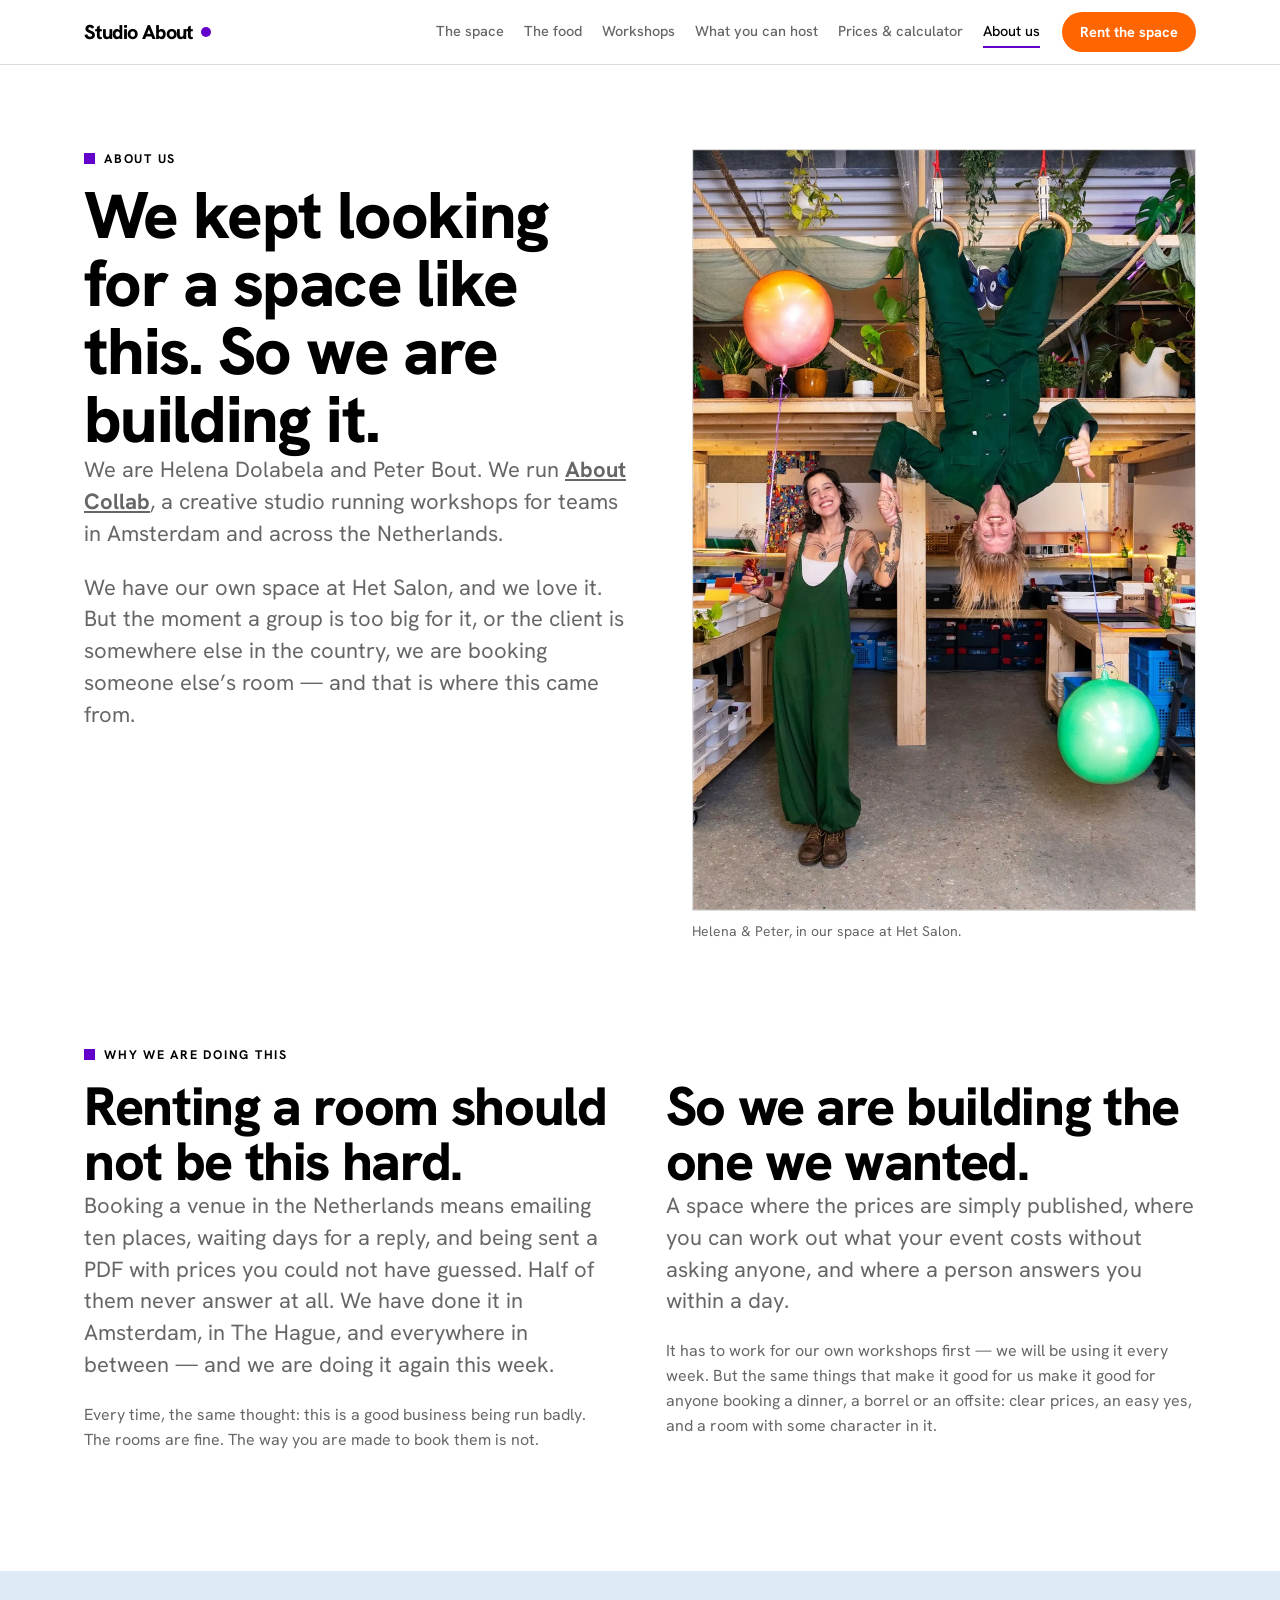
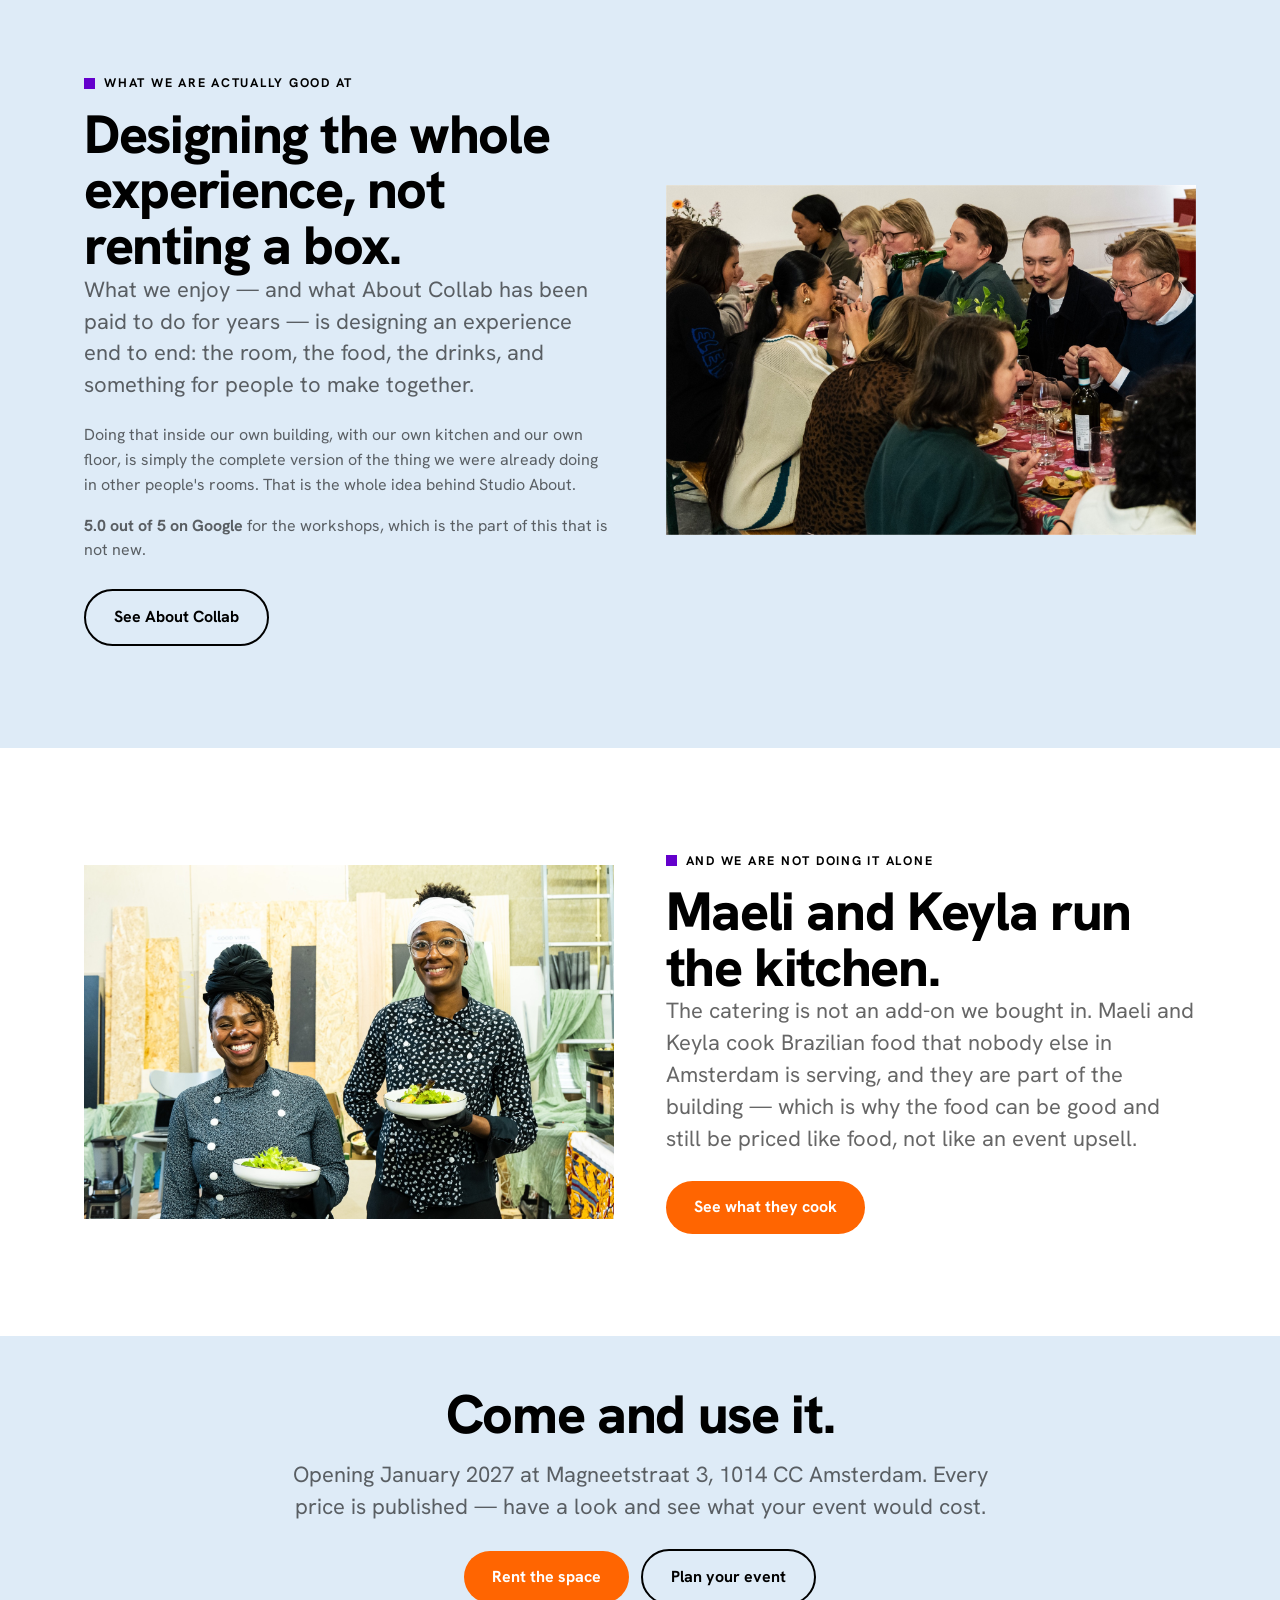
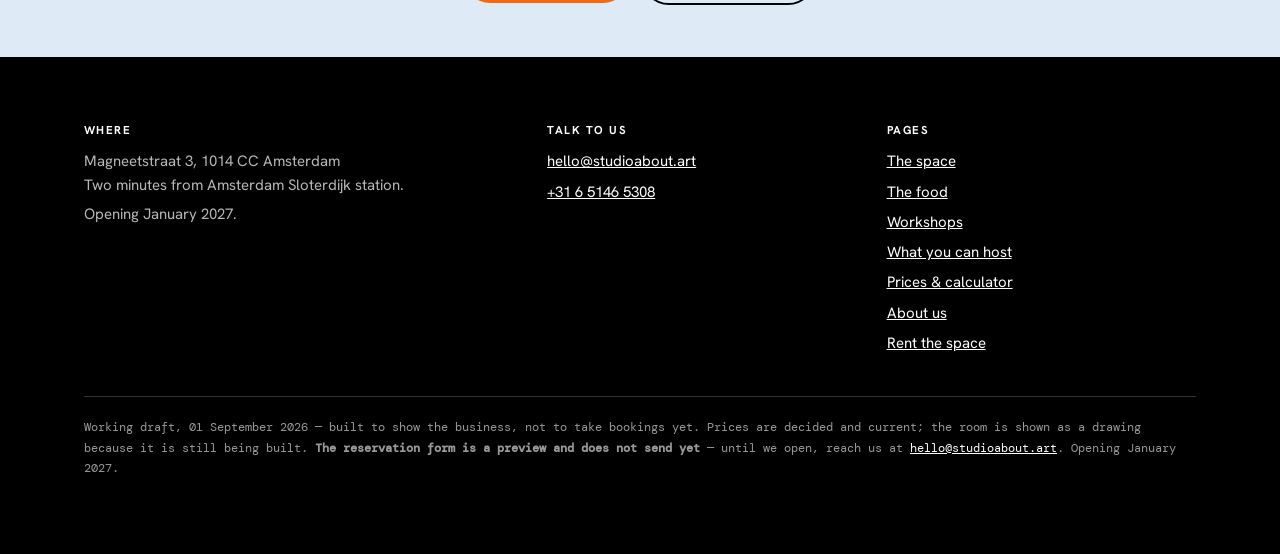
==== about.html @ c73c509d "Event space site — 2026-09-01 10:51" ====
<!doctype html>
<html lang="en"><head>
<meta charset="utf-8">
<meta name="viewport" content="width=device-width,initial-scale=1">
<meta name="robots" content="noindex,nofollow">
<title>About us — Studio About</title>
<meta name="description" content="Helena Dolabela and Peter Bout run About Collab. After years of renting venues across the Netherlands for their own workshops, they are building the event space they kept looking for.">
<link rel="preconnect" href="https://fonts.googleapis.com">
<link rel="preconnect" href="https://fonts.gstatic.com" crossorigin>
<link href="https://fonts.googleapis.com/css2?family=Hanken+Grotesk:wght@300;400;500;600;700;800&family=DM+Mono:wght@400;500&display=swap" rel="stylesheet">
<link rel="stylesheet" href="assets/site.css">
</head><body>
<nav class="nav"><div class="nav-in">
  <a class="brand" href="index.html">Studio About</a>
  <div class="nav-links"><a href="index.html">The space</a><a href="food.html">The food</a><a href="workshops.html">Workshops</a><a href="use-cases.html">What you can host</a><a href="prices.html">Prices &amp; calculator</a><a href="about.html" aria-current="page">About us</a></div>
  <a class="cta" href="rent.html">Rent the space</a>
</div></nav>

<header class="hero">
  <div class="wrap">
    <div class="hero-grid founders">
      <div>
        <p class="eyebrow">About us</p>
        <h1>We kept looking for a space like this. So we are <em>building it</em>.</h1>
        <p class="lede">We are Helena Dolabela and Peter Bout. We run
           <a href="https://aboutcollab.com" target="_blank" rel="noopener"><b>About Collab</b></a>,
           a creative studio running workshops for teams in Amsterdam and across the
           Netherlands.</p>
        <p class="lede">We have our own space at Het Salon, and we love it. But the moment a
           group is too big for it, or the client is somewhere else in the country, we are
           booking someone else&rsquo;s room — and that is where this came from.</p>
      </div>
      <figure class="portrait">
        <img src="assets/team/helena-peter.jpg" width="924" height="1400"
          alt="Helena holding a balloon and Peter hanging upside down from gymnastic rings, in our workshop space at Het Salon">
        <figcaption>Helena &amp; Peter, in our space at Het Salon.</figcaption>
      </figure>
    </div>
  </div>
</header>

<section><div class="wrap">
  <p class="eyebrow">Why we are doing this</p>
  <div class="grid g2" style="gap:clamp(24px,4vw,60px);align-items:start">
    <div>
      <h2>Renting a room should not be this hard.</h2>
      <p class="lede">Booking a venue in the Netherlands means emailing ten places, waiting
         days for a reply, and being sent a PDF with prices you could not have guessed. Half of
         them never answer at all. We have done it in Amsterdam, in The Hague, and everywhere
         in between — and we are doing it again this week.</p>
      <p style="font-size:16px;color:var(--ink-60)">Every time, the same thought: this is a good
         business being run badly. The rooms are fine. The way you are made to book them is not.</p>
    </div>
    <div>
      <h2>So we are building the one we wanted.</h2>
      <p class="lede">A space where the prices are simply published, where you can work out what
         your event costs without asking anyone, and where a person answers you within a day.</p>
      <p style="font-size:16px;color:var(--ink-60)">It has to work for our own workshops first —
         we will be using it every week. But the same things that make it good for us make it
         good for anyone booking a dinner, a borrel or an offsite: clear prices, an easy yes,
         and a room with some character in it.</p>
    </div>
  </div>
</div></section>

<section class="dark"><div class="wrap">
  <div class="grid g2" style="align-items:center;gap:clamp(24px,4vw,56px)">
    <div>
      <p class="eyebrow">What we are actually good at</p>
      <h2>Designing the whole experience, not renting a box.</h2>
      <p class="lede">What we enjoy — and what About Collab has been paid to do for years — is
         designing an experience end to end: the room, the food, the drinks, and something for
         people to make together.</p>
      <p style="font-size:16px;color:var(--ink-60)">Doing that inside our own building, with our
         own kitchen and our own floor, is simply the complete version of the thing we were
         already doing in other people's rooms. That is the whole idea behind Studio About.</p>
      <p style="font-size:16px;color:var(--ink-60)"><b>5.0 out of 5 on Google</b> for the
         workshops, which is the part of this that is not new.</p>
      <div class="btn-row">
        <a class="btn ghost" href="https://aboutcollab.com" target="_blank" rel="noopener">
          See About Collab</a>
      </div>
    </div>
    <div><img src="assets/food/guests-feasting.jpg"
      alt="Guests eating together at one of our events"></div>
  </div>
</div></section>

<section><div class="wrap">
  <div class="grid g2" style="align-items:center;gap:clamp(24px,4vw,56px)">
    <div><img src="assets/food/maeli-keyla-salads.jpg" alt="Maeli and Keyla, the chefs"></div>
    <div>
      <p class="eyebrow">And we are not doing it alone</p>
      <h2>Maeli and Keyla run the kitchen.</h2>
      <p class="lede">The catering is not an add-on we bought in. Maeli and Keyla cook Brazilian
         food that nobody else in Amsterdam is serving, and they are part of the building —
         which is why the food can be good and still be priced like food, not like an event
         upsell.</p>
      <div class="btn-row"><a class="btn" href="food.html">See what they cook</a></div>
    </div>
  </div>
</div></section>

<section class="dark tight"><div class="wrap" style="text-align:center">
  <h2 style="max-width:22ch;margin:0 auto 16px">Come and use it.</h2>
  <p class="lede" style="margin:0 auto 26px">Opening January 2027 at Magneetstraat 3, 1014 CC Amsterdam.
     Every price is published — have a look and see what your event would cost.</p>
  <div class="btn-row" style="justify-content:center">
    <a class="btn" href="rent.html">Rent the space</a>
    <a class="btn ghost" href="prices.html#calc">Plan your event</a>
  </div>
</div></section>


<footer><div class="wrap">
  <div class="foot-grid">
    <div>
      <h4>Where</h4>
      <p style="margin:0 0 6px">Magneetstraat 3, 1014 CC Amsterdam<br>Two minutes from Amsterdam Sloterdijk station.</p>
      <p style="margin:0">Opening January 2027.</p>
    </div>
    <div><h4>Talk to us</h4><ul>
      <li><a href="mailto:hello@studioabout.art">hello@studioabout.art</a></li>
      <li><a href="tel:+31651465308">+31 6 5146 5308</a></li>
    </ul></div>
    <div><h4>Pages</h4><ul>
      <li><a href="index.html">The space</a></li><li><a href="food.html">The food</a></li><li><a href="workshops.html">Workshops</a></li><li><a href="use-cases.html">What you can host</a></li><li><a href="prices.html">Prices &amp; calculator</a></li><li><a href="about.html">About us</a></li><li><a href="rent.html">Rent the space</a></li>
    </ul></div>
  </div>
  <p class="draft">Working draft, 01 September 2026 —
     built to show the business, not to take bookings yet. Prices are decided and current;
     the room is shown as a drawing because it is still being built. <b>The reservation form
     is a preview and does not send yet</b> — until we open, reach us at
     <a href="mailto:hello@studioabout.art">hello@studioabout.art</a>. Opening January 2027.</p>
</div></footer>
<script>window.SA_DATA={"bands": [{"key": "B1", "label": "up to 50 m²", "m2_lo": 1, "m2_hi": 50, "price": 50.0, "cleaning": 25.0, "workshop": [1, 20], "dinner": [1, 28], "standing": [1, 40], "theatre": [1, 66]}, {"key": "B2", "label": "51–100 m²", "m2_lo": 51, "m2_hi": 100, "price": 75.0, "cleaning": 50.0, "workshop": [21, 41], "dinner": [29, 57], "standing": [41, 80], "theatre": [67, 120]}, {"key": "B3", "label": "101–150 m²", "m2_lo": 101, "m2_hi": 150, "price": 95.0, "cleaning": 75.0, "workshop": [42, 62], "dinner": [58, 85], "standing": [81, 120], "theatre": null}], "food": [{"key": "lunch_simple", "label": "Simple Lunch — one main delicious dish", "group": "any", "pp": 20.0, "status": "DECIDED", "per_hour": false, "btw": 0.09}, {"key": "lunch_buffet_full", "label": "Buffet Lunch — main + dessert", "group": "12+", "pp": 24.5, "status": "DECIDED", "per_hour": false, "btw": 0.09}, {"key": "lunch_plated", "label": "Plated Lunch — main + dessert, served at table", "group": "≤16", "pp": 27.5, "status": "DECIDED", "per_hour": false, "btw": 0.09}, {"key": "dinner_2course", "label": "Plated Dinner — 2 courses, served", "group": "≤15", "pp": 30.0, "status": "DERIVED", "per_hour": false, "btw": 0.09}, {"key": "dinner_plated", "label": "Plated Dinner — 3 courses, served", "group": "≤15", "pp": 34.5, "status": "DECIDED", "per_hour": false, "btw": 0.09}, {"key": "dinner_buffet", "label": "Buffet Dinner — walk-in, chef-served, with dessert", "group": "16+", "pp": 29.5, "status": "DECIDED", "per_hour": false, "btw": 0.09}, {"key": "churrasco", "label": "Churrasco — full Brazilian BBQ experience + dessert, lunch or dinner", "group": "15+", "pp": 47.5, "status": "DECIDED", "per_hour": false, "btw": 0.09}, {"key": "bites", "label": "Brazilian Bites — custom offer per event", "group": "any", "pp": 0.0, "status": "DECIDED range", "per_hour": false, "btw": 0.09}, {"key": "borrel_soft", "label": "Borrel — drinks + bites, pp per HOUR, no alcohol", "group": "any", "pp": 7.5, "status": "DECIDED", "per_hour": true, "btw": 0.09}, {"key": "borrel_alc", "label": "Borrel — drinks + bites, pp per HOUR, with alcohol", "group": "any", "pp": 10.0, "status": "DECIDED", "per_hour": true, "btw": 0.09}, {"key": "dessert_round", "label": "Sweet finish — a delicious dessert everyone will like", "group": "any", "pp": 4.5, "status": "DECIDED", "per_hour": false, "btw": 0.09}], "drinks": [{"key": "p1", "label": "Package 1 — coffee, tea, still + sparkling water", "pph": 1.75, "status": "DECIDED", "btw": 0.09}, {"key": "p2", "label": "Package 2 — + iced tea, sodas, juices", "pph": 2.5, "status": "DECIDED", "btw": 0.09}, {"key": "p3", "label": "Package 3 — + wine & beer", "pph": 6.0, "status": "DECIDED", "btw": 0.21}, {"key": "p4", "label": "Package 4 — + premium cocktails", "pph": 9.0, "status": "DECIDED", "btw": 0.21}], "addons": [{"key": "sound", "label": "Sound set — 2 speakers + wireless mic", "price": 45.0, "btw": 0.21}, {"key": "lights", "label": "Party light package (incl. black lights)", "price": 60.0, "btw": 0.21}, {"key": "djbooth", "label": "DJ booth table", "price": 40.0, "btw": 0.21}, {"key": "flipchart", "label": "Flipchart + markers", "price": 15.0, "btw": 0.21}], "max_people": 120, "floor_m2": 150, "night_pct": 0.15, "night_from": 20, "night_until": 4, "drinks_min_hours": 2, "borg": 150.0, "kurkgeld": 150.0, "hetsalon_room_discount": 0.3, "hetsalon_food_discount": 0.2, "bites_lo": 7.0, "bites_hi": 12.0, "bites_pieces": 6, "small_group_min": 15, "small_group_surcharge": 2.0, "projector_included": true, "btw": {"food": 0.09, "alcohol": 0.21, "service": 0.21}, "overtime_same_rate": true, "_model_billable_extra": 2};</script>
<script src="assets/calc.js"></script>
</body></html>
---- assets/site.css ----
:root{
  --purple:#6400cc; --purple-dk:#4d00a0;
  --green:#019999;
  --action:#ff6501; --action-dk:#e55a01;
  --ice:#deebf7; --ice-dp:#c9dff2;
  --ink:#000; --paper:#fff;
  --ink-60:rgba(0,0,0,.60); --ink-45:rgba(0,0,0,.45);
  --rule:rgba(0,0,0,.14);
  --onP:#fff; --onP-70:rgba(255,255,255,.74);
  --sans:'Hanken Grotesk',ui-sans-serif,system-ui,-apple-system,sans-serif;
  --mono:'DM Mono',ui-monospace,'SF Mono',Menlo,monospace;
  --pad:clamp(20px,5vw,64px); --maxw:1240px;
}
*{box-sizing:border-box}
[hidden]{display:none!important}
/* Grid and flex children default to min-width:auto and refuse to shrink below their
   content, which is how a wide table pushes a phone sideways. Anything that genuinely
   needs to scroll does it inside its own .tablewrap. */
.grid>*,.hero-grid>*,.calc-grid>*,.foot-grid>*,.promise .wrap>*,.row>*{min-width:0}
html{-webkit-text-size-adjust:100%}
body{margin:0;background:var(--paper);color:var(--ink);font-family:var(--sans);
     font-size:17px;line-height:1.55;overflow-x:hidden;font-weight:400}
img{max-width:100%;display:block}
a{color:inherit}
:focus-visible{outline:3px solid var(--action);outline-offset:2px}
@media (prefers-reduced-motion:reduce){*{animation:none!important;transition:none!important}}

.wrap{max-width:var(--maxw);margin:0 auto;padding-inline:var(--pad)}
/* .dark is a legacy class name from the first pass — it now means "the soft fill
   band", because Helena found the dark version unpleasant to look at. */
.dark{background:var(--ice);color:var(--ink)}

h1,h2,h3{font-family:var(--sans);font-weight:800;letter-spacing:-.025em;line-height:1.03;
         margin:0;overflow-wrap:break-word}
h1{font-size:clamp(36px,7vw,84px)}
h2{font-size:clamp(28px,4.4vw,54px)}
h3{font-size:clamp(19px,2vw,25px);font-weight:700;letter-spacing:-.015em}
p{margin:0 0 1em}
.lede{font-size:clamp(18px,2vw,22px);line-height:1.45;color:var(--ink-60);max-width:62ch;
      font-weight:400}

/* the eyebrow names the section's role. Text stays black; a filled square carries
   the colour, which is the brand's own geometric vocabulary. */
.eyebrow{font-size:12.5px;letter-spacing:.14em;text-transform:uppercase;font-weight:700;
         color:var(--ink);margin:0 0 14px;display:flex;align-items:center;gap:9px}
.eyebrow::before{content:'';width:11px;height:11px;background:var(--purple);flex:0 0 auto}
.promise .eyebrow,.onP .eyebrow{color:var(--onP)}
.promise .eyebrow::before,.onP .eyebrow::before{background:var(--onP)}

section{padding-block:clamp(56px,8vw,110px)}
.tight{padding-block:clamp(34px,4vw,58px)}

/* ---------- nav ---------- */
.nav{position:sticky;top:0;z-index:60;background:rgba(255,255,255,.95);
     backdrop-filter:blur(10px);border-bottom:1px solid var(--rule)}
.nav-in{max-width:var(--maxw);margin:0 auto;padding:12px var(--pad);
        display:flex;align-items:center;gap:22px}
.brand{font-weight:800;font-size:20px;color:var(--ink);text-decoration:none;
       letter-spacing:-.03em;white-space:nowrap;display:flex;align-items:center;gap:8px}
.brand::after{content:'';width:10px;height:10px;border-radius:50%;background:var(--purple)}
.nav-links{display:flex;gap:20px;margin-left:auto;flex-wrap:wrap}
.nav-links a{font-size:14.5px;color:var(--ink-60);text-decoration:none;padding:4px 0;
             border-bottom:2px solid transparent;font-weight:500}
.nav-links a:hover,.nav-links a[aria-current]{color:var(--ink);border-bottom-color:var(--purple)}
.nav .cta{background:var(--action);color:#fff;padding:9px 18px;border-radius:999px;
          font-weight:700;font-size:14.5px;text-decoration:none;white-space:nowrap}
.nav .cta:hover{background:var(--action-dk)}
@media(max-width:880px){.nav-links{display:none}}

/* ---------- hero ---------- */
.hero{background:var(--paper);color:var(--ink);position:relative;
      padding-block:clamp(44px,6.5vw,84px) 0}
.hero h1{max-width:17ch;font-size:clamp(33px,5.6vw,66px)}
.hero h1 em{font-style:normal}          /* text is black or white — never coloured */
.hero-grid{display:grid;grid-template-columns:1.05fr .95fr;gap:clamp(28px,4vw,60px);align-items:end}
@media(max-width:900px){.hero-grid{grid-template-columns:1fr}}
.hero-img{margin-top:clamp(30px,4vw,52px);border-top:3px solid var(--purple);background:var(--ice)}
.hero-img img{width:100%;height:auto}
.hero-cap{font-size:13px;color:var(--ink-60);padding:12px 0 22px;
          display:flex;gap:9px;align-items:baseline;flex-wrap:wrap}
.hero-cap b{color:var(--ink);font-weight:700}

/* the price line is a square content frame — square holds content, round holds actions */
/* One item per row. When these wrapped as a flex line, "Unique Brazilian catering" and
   "Up to 120 people" landed side by side and the capacity read as a property of the
   catering rather than of the space. A spec list cannot be misread. */
.priceline{font-family:var(--mono);font-size:15px;color:var(--ink);
           border:2px solid var(--ink);padding:14px 16px;
           display:grid;grid-template-columns:1fr;gap:7px;margin-top:8px}
.priceline b{font-weight:500}

.btn{display:inline-block;background:var(--action);color:#fff;font-weight:700;font-size:16px;
     padding:14px 28px;border-radius:999px;text-decoration:none;border:0;cursor:pointer;
     font-family:var(--sans)}
.btn:hover{background:var(--action-dk)}
.btn.ghost{background:transparent;border:2px solid var(--ink);color:var(--ink)}
.btn.ghost:hover{background:var(--ink);color:#fff}
.btn-row{display:flex;gap:12px;flex-wrap:wrap;margin-top:26px;align-items:center}

/* ---------- the promise: Purple Rain, white text ---------- */
.promise{background:var(--purple);color:var(--onP)}
.promise h3{color:var(--onP)}
.promise .wrap{display:grid;grid-template-columns:repeat(3,1fr);gap:clamp(18px,3vw,46px)}
@media(max-width:820px){.promise .wrap{grid-template-columns:1fr;gap:26px}}
.promise-item{padding-block:clamp(26px,3.4vw,46px)}
.promise-item h3{font-size:clamp(19px,2vw,24px);margin-bottom:8px}
.promise-item p{margin:0;font-size:15.5px;line-height:1.45;color:var(--onP-70)}
.promise-num{font-family:var(--mono);font-size:12px;letter-spacing:.14em;
             color:var(--onP-70);display:block;margin-bottom:12px}

/* ---------- cards / grid: square frames ---------- */
.grid{display:grid;gap:clamp(14px,2vw,22px)}
.g2{grid-template-columns:repeat(2,1fr)}
.g3{grid-template-columns:repeat(3,1fr)}
.g4{grid-template-columns:repeat(4,1fr)}
@media(max-width:980px){.g3,.g4{grid-template-columns:repeat(2,1fr)}}
@media(max-width:640px){.g2,.g3,.g4{grid-template-columns:1fr}}
.grid img{border-radius:0}

.card{background:var(--paper);border:1px solid var(--rule);border-radius:0;padding:24px;
      border-top:3px solid var(--purple)}
.card h3{margin-bottom:8px}
.card p{font-size:15.5px;color:var(--ink-60);margin:0}
.dark .card{background:var(--paper)}

/* ---------- tables ---------- */
.tablewrap{overflow-x:auto;-webkit-overflow-scrolling:touch;border:1px solid var(--rule);
           border-radius:0;background:var(--paper)}
table{border-collapse:collapse;width:100%;min-width:560px;font-size:15px}
th,td{text-align:left;padding:13px 16px;border-bottom:1px solid var(--rule)}
th{font-size:11.5px;letter-spacing:.1em;text-transform:uppercase;color:var(--ink-45);
   font-weight:700;white-space:nowrap;background:var(--ice)}
tr:last-child td{border-bottom:0}
td.num,th.num{text-align:right;font-family:var(--mono);white-space:nowrap}
td.price{font-family:var(--mono);font-weight:500;color:var(--ink);white-space:nowrap}
.swipe{font-size:12px;color:var(--ink-45);margin-top:8px;display:none}
@media(max-width:720px){.swipe{display:block}}

/* ---------- setup switcher ---------- */
.setups{margin-top:26px}
.setup-btns{display:flex;gap:8px;flex-wrap:wrap;margin-bottom:14px}
.setup-btns button{font-family:var(--sans);font-size:14px;font-weight:600;
  background:transparent;border:2px solid var(--rule);color:var(--ink-60);
  padding:9px 18px;border-radius:999px;cursor:pointer}
.setup-btns button[aria-pressed="true"]{background:var(--purple);border-color:var(--purple);color:#fff}
.setup-stage{border:1px solid var(--rule);overflow:hidden;background:var(--ice)}
.setup-stage img{width:100%;height:auto;display:block}
/* height:auto is load-bearing. The <img> carries width/height ATTRIBUTES (good — they
   reserve space and stop layout shift), but without height:auto the browser honours the
   attribute as the used height and stretches the picture to it. When the renders went from
   820px to 600px tall the images were blown up to 820 and looked zoomed (1 Sep). */
.setup-meta{font-size:14px;color:var(--ink-60);margin-top:10px}

/* ---------- FAQ ---------- */
details.faq{border-bottom:1px solid var(--rule);padding:16px 0}
details.faq summary{cursor:pointer;font-weight:700;font-size:17px;list-style:none;
                    display:flex;gap:14px;align-items:flex-start}
details.faq summary::-webkit-details-marker{display:none}
details.faq summary::before{content:'';width:13px;height:13px;background:var(--purple);
                            flex:0 0 auto;margin-top:6px}
details.faq[open] summary::before{background:var(--green)}
details.faq p{margin:12px 0 0 27px;color:var(--ink-60);font-size:15.5px;max-width:70ch}

/* ---------- footer: black is in the palette, with the reversed logo ---------- */
footer{background:var(--ink);color:rgba(255,255,255,.72);font-size:15px}
footer a{color:#fff}
footer .wrap{padding-block:clamp(40px,5vw,64px)}
.foot-grid{display:grid;grid-template-columns:1.4fr 1fr 1fr;gap:30px}
@media(max-width:760px){.foot-grid{grid-template-columns:1fr}}
.foot-grid h4{font-size:11.5px;letter-spacing:.13em;text-transform:uppercase;
              color:#fff;margin:0 0 12px;font-weight:700}
.foot-grid ul{list-style:none;margin:0;padding:0}
.foot-grid li{margin-bottom:7px}
.draft{border-top:1px solid rgba(255,255,255,.2);margin-top:34px;padding-top:20px;
       font-family:var(--mono);font-size:12px;line-height:1.7;color:rgba(255,255,255,.6)}

/* ============================================================================
   THE CALCULATOR — the signature. Choices on a white square panel, the running
   receipt on Purple Rain. Helena found the first version too dark; the brand's
   own primary carries it instead of near-black.
   ========================================================================== */
.calc{background:var(--ice);border-top:1px solid var(--rule);border-bottom:1px solid var(--rule)}
.calc-grid{display:grid;grid-template-columns:1.15fr .85fr;gap:clamp(20px,3vw,40px);align-items:start}
@media(max-width:960px){.calc-grid{grid-template-columns:1fr}}

.panel{background:var(--paper);border:1px solid var(--rule);padding:clamp(18px,2.4vw,30px)}
.fieldset{border:0;padding:0;margin:0 0 26px}
.fieldset:last-child{margin-bottom:0}
/* the step number sits in a filled square — round is for actions only */
.legend{font-size:12px;letter-spacing:.13em;text-transform:uppercase;font-weight:700;
        color:var(--ink);margin-bottom:13px;display:flex;align-items:center;gap:10px}
.legend b{font-weight:700}
.legend::first-letter{font-weight:700}
.stepnum{display:inline-flex;align-items:center;justify-content:center;width:22px;height:22px;
         background:var(--purple);color:#fff;font-size:12px;font-weight:700;flex:0 0 auto;
         letter-spacing:0}

.seg{display:flex;border:2px solid var(--ink);border-radius:999px;overflow:hidden;
     width:fit-content;max-width:100%;flex-wrap:wrap}
.seg button{font-family:var(--sans);font-size:14.5px;font-weight:600;background:var(--paper);
            border:0;padding:10px 22px;cursor:pointer;color:var(--ink-60)}
.seg button[aria-pressed="true"]{background:var(--ink);color:#fff}

.row{display:flex;gap:12px;flex-wrap:wrap;align-items:flex-end}
.field{display:flex;flex-direction:column;gap:6px;min-width:0;flex:1 1 130px}
.field label{font-size:13px;color:var(--ink-60);font-weight:500}
input[type=date],input[type=time],input[type=number],select{
  font-family:var(--sans);font-size:16px;padding:11px 12px;border:1px solid var(--ink);
  border-radius:0;background:var(--paper);color:var(--ink);width:100%;min-width:0}
select{cursor:pointer}
input:focus,select:focus{outline:2px solid var(--purple);outline-offset:0}

.hint{font-size:13.5px;line-height:1.5;color:var(--ink-60);background:var(--ice);
      border-left:3px solid var(--purple);padding:12px 14px;margin-top:12px}
.hint b{color:var(--ink);font-weight:700}

.checks{display:grid;grid-template-columns:repeat(2,1fr);gap:9px}
@media(max-width:520px){.checks{grid-template-columns:1fr}}
.check{display:flex;gap:10px;align-items:flex-start;font-size:14.5px;padding:12px 13px;
       border:1px solid var(--rule);cursor:pointer;background:var(--paper)}
.check:has(input:checked){border-color:var(--purple);box-shadow:inset 0 0 0 1px var(--purple)}
.check input{margin:2px 0 0;accent-color:var(--purple);flex:0 0 auto}
.check .p{margin-left:auto;font-family:var(--mono);font-size:13px;color:var(--ink);white-space:nowrap}

/* ---- the receipt ---- */
.receipt{position:sticky;top:74px;background:var(--purple);color:var(--onP);
         padding:clamp(20px,2.4vw,28px);font-family:var(--mono)}
@media(max-width:960px){.receipt{position:static}}
.receipt h3{font-family:var(--sans);font-size:12px;letter-spacing:.14em;text-transform:uppercase;
            color:var(--onP);font-weight:700;margin-bottom:18px}
.r-line{display:flex;justify-content:space-between;gap:14px;font-size:13.5px;padding:8px 0;
        border-bottom:1px solid rgba(255,255,255,.22);align-items:baseline}
.r-line .l{color:var(--onP-70);min-width:0}
.r-line .l small{display:block;font-size:11px;color:rgba(255,255,255,.55);letter-spacing:.02em}
.r-line .v{white-space:nowrap;color:var(--onP)}
.r-total{display:block;margin-top:18px;padding-top:15px;border-top:2px solid var(--onP)}
.r-total .l{display:block;font-family:var(--sans);font-size:11.5px;letter-spacing:.13em;
            text-transform:uppercase;color:var(--onP-70);margin-bottom:8px;font-weight:700}
.r-total .v{display:block;font-family:var(--sans);font-size:clamp(30px,3.6vw,44px);
            font-weight:800;color:var(--onP);letter-spacing:-.03em;line-height:1.05}
.r-sub{display:flex;justify-content:space-between;gap:14px;font-size:12.5px;
       color:var(--onP-70);margin-top:9px}
.r-pp{color:var(--onP);font-weight:500}
.r-note{font-size:11.5px;line-height:1.6;color:var(--onP-70);margin-top:18px;
        padding-top:15px;border-top:1px solid rgba(255,255,255,.22)}
.r-empty{font-size:13px;color:var(--onP-70);line-height:1.6}
.receipt .btn{width:100%;text-align:center;margin-top:20px;font-family:var(--sans)}
.r-warn{font-size:12px;color:#fff;background:rgba(255,255,255,.16);
        padding:10px 12px;margin-top:12px;line-height:1.5;
        border-left:3px solid var(--action)}

/* Lush Green earns its one job: marking what costs nothing */
.free{color:var(--green);font-weight:700}

/* ---------- the reservation form ---------- */
textarea{font-family:var(--sans);font-size:16px;padding:11px 12px;border:1px solid var(--ink);
         border-radius:0;background:var(--paper);color:var(--ink);width:100%;min-width:0;
         resize:vertical;line-height:1.5}
textarea:focus{outline:2px solid var(--purple);outline-offset:0}

/* the sent state — a square content frame, a round mark, brand geometry */
.sent{text-align:center;padding:clamp(20px,4vw,44px) 8px}
.sent-mark{width:66px;height:66px;border-radius:50%;background:var(--green);margin:0 auto 22px;
           position:relative}
.sent-mark::after{content:'';position:absolute;left:22px;top:30px;width:22px;height:11px;
                  border-left:3.5px solid #fff;border-bottom:3.5px solid #fff;
                  transform:rotate(-45deg)}
.sent h3{font-size:clamp(22px,2.6vw,30px);margin-bottom:12px}
.sent p{color:var(--ink-60);font-size:16px;max-width:44ch;margin:0 auto 10px}
.sent p b{color:var(--ink)}
.sent-note{font-size:14px!important;color:var(--ink-45)!important}

/* ---------- hero additions: the use-case strip and the three outcomes ---------- */
/* The use cases are a LIST, not the phrase "all types of events" — a corporate scanning
   for three seconds needs to see "offsites, meetings" and know they are in the right
   place. Showing the coverage proves it; claiming it does not. */
.usecases{margin:20px 0 0;font-size:clamp(15px,1.55vw,18.5px);font-weight:600;
          color:var(--ink);line-height:1.55;max-width:none}
.outcomes{list-style:none;margin:clamp(30px,4vw,46px) 0 0;padding:0;display:grid;
          grid-template-columns:repeat(3,1fr);gap:clamp(14px,2vw,26px);
          border-top:1px solid var(--rule);padding-top:clamp(18px,2.4vw,26px)}
@media(max-width:760px){.outcomes{grid-template-columns:1fr;gap:16px}}
.outcomes li{display:flex;flex-direction:column;gap:3px;padding-left:20px;position:relative}
.outcomes li::before{content:'';position:absolute;left:0;top:7px;width:10px;height:10px;
                     background:var(--purple)}
.outcomes b{font-size:16px;font-weight:700}
.outcomes span{font-size:14.5px;color:var(--ink-60)}

/* ---------- the prove block ---------- */
.prove{background:var(--ice)}
.prove-card{background:var(--paper);border:1px solid var(--rule)}
.prove-card img{width:100%;aspect-ratio:4/3;object-fit:cover}
.prove-card h3{margin:18px 20px 8px}
.prove-card p{margin:0 20px 20px;font-size:15px;color:var(--ink-60)}

/* ---------- about: the portrait, and the slot that waits for it ---------- */
/* the photo is a tall portrait, so it sits in the hero's second column beside the story
   rather than running full-bleed and leaving half the row empty */
.founders{align-items:start;gap:clamp(26px,4vw,64px)}
.portrait{margin:0;max-width:520px}
@media(max-width:900px){.portrait{margin-top:26px}}
.portrait img{width:100%;height:auto;border:1px solid var(--rule)}
.portrait figcaption{font-size:14px;color:var(--ink-60);margin-top:10px}
/* A visible, deliberate gap — the same pattern the tenant page used for its address.
   Better an obvious hole than a stock photo of somebody else's founders. */
.slot{aspect-ratio:21/9;border:2px dashed var(--purple);background:var(--ice);
      display:flex;align-items:center;justify-content:center;text-align:center;padding:20px}
.slot span{font-family:var(--mono);font-size:13px;color:var(--purple);letter-spacing:.04em}
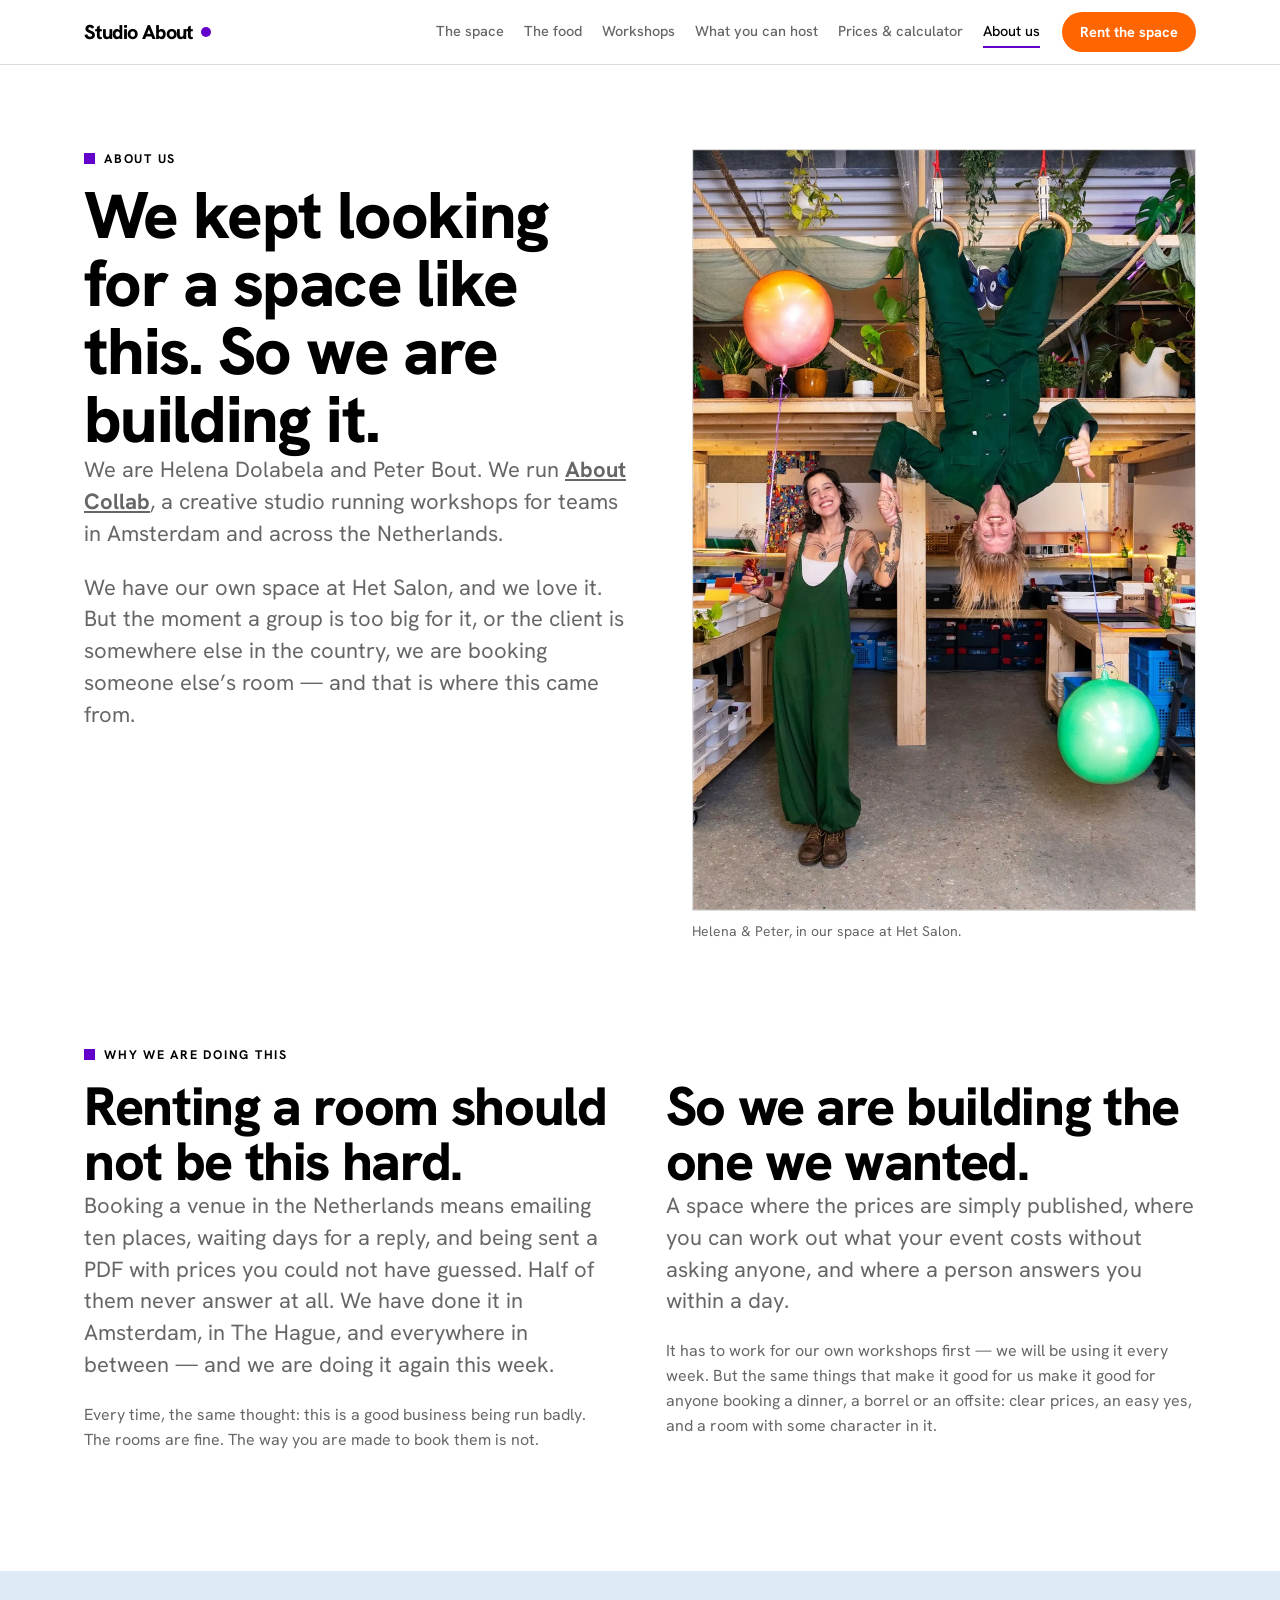
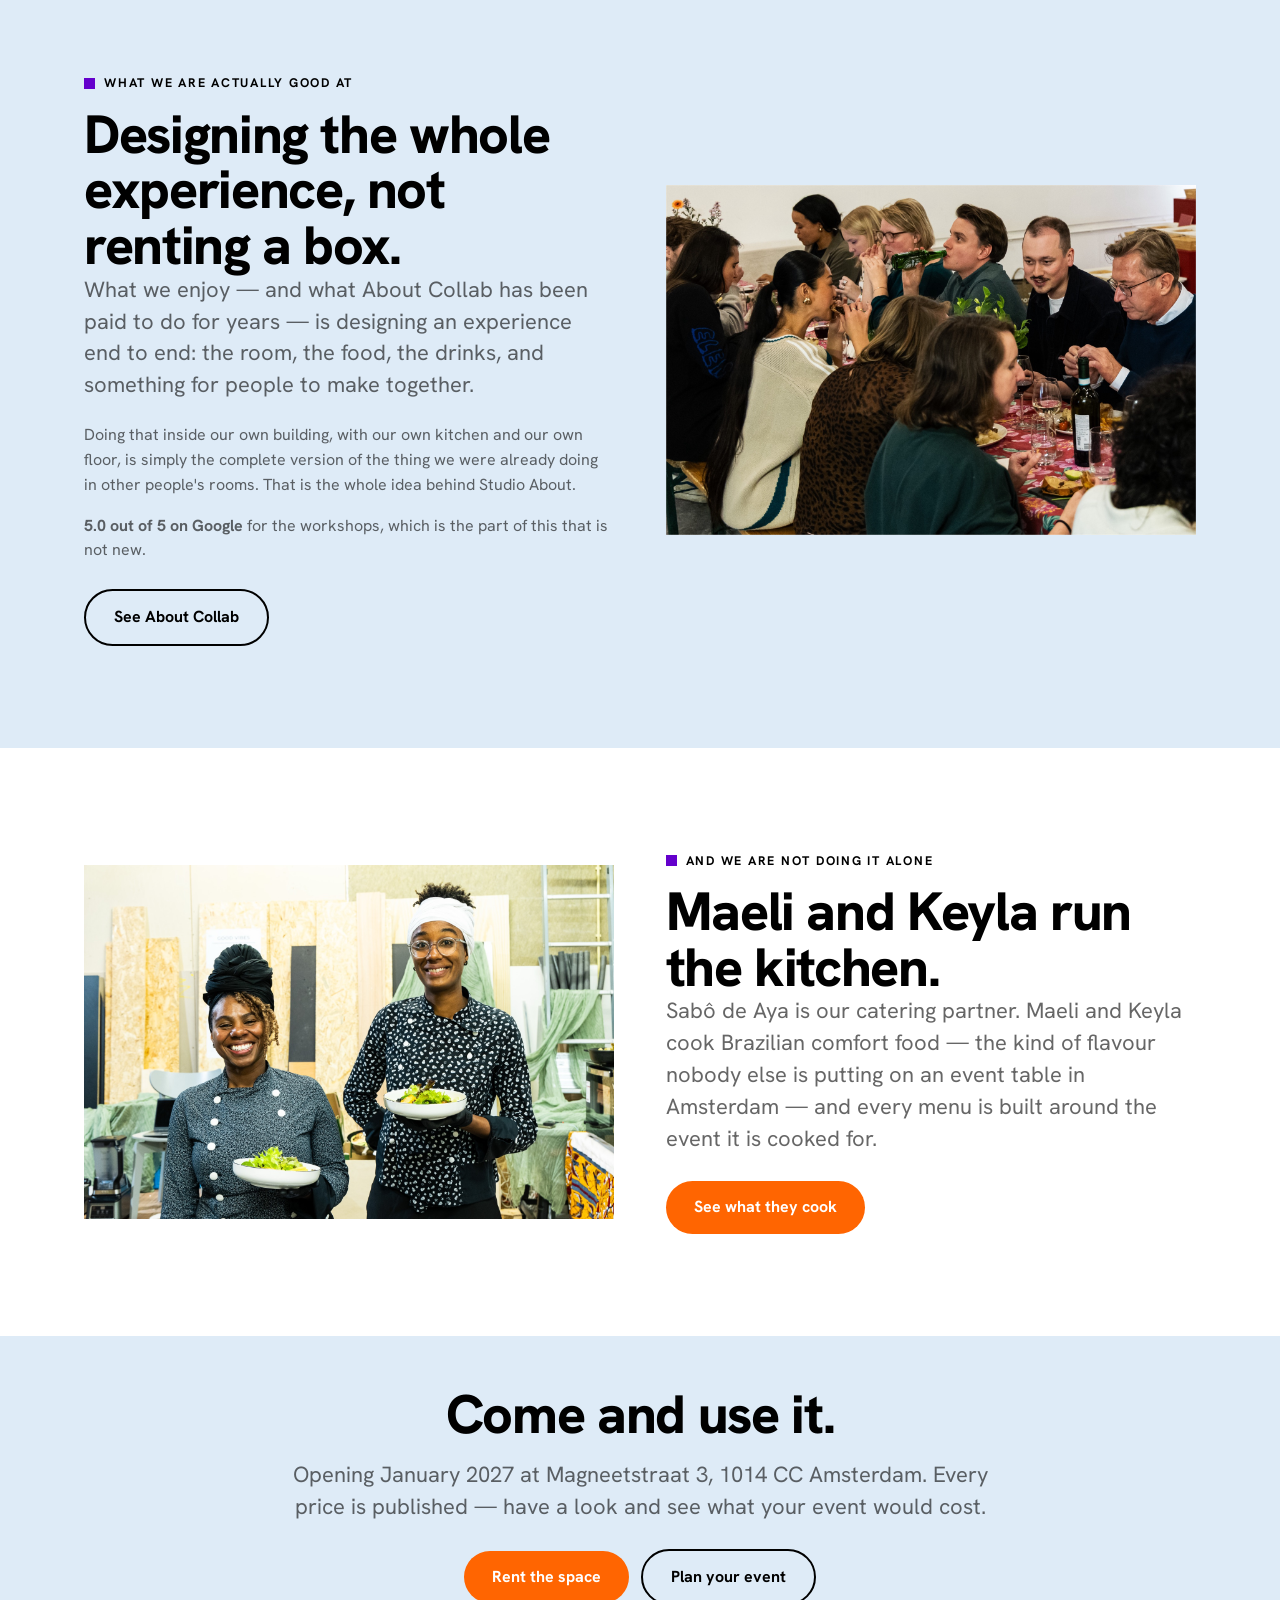
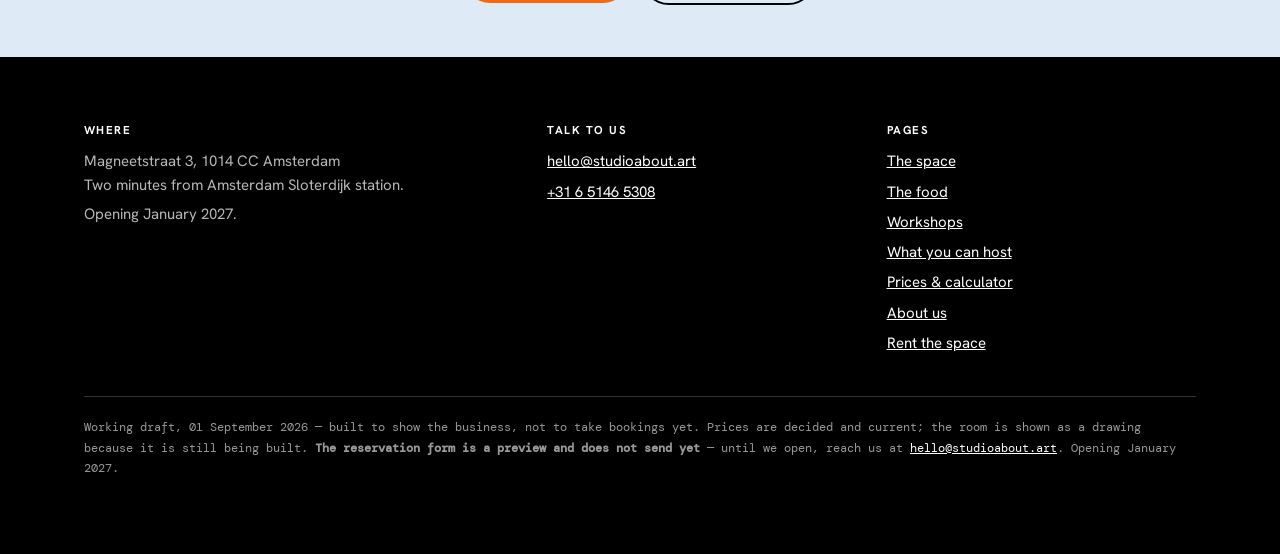
==== commit c4a09c5d: "Event space site — 2026-09-01 11:11" ====
--- a/about.html
+++ b/about.html
@@ -92,10 +92,9 @@
     <div>
       <p class="eyebrow">And we are not doing it alone</p>
       <h2>Maeli and Keyla run the kitchen.</h2>
-      <p class="lede">The catering is not an add-on we bought in. Maeli and Keyla cook Brazilian
-         food that nobody else in Amsterdam is serving, and they are part of the building —
-         which is why the food can be good and still be priced like food, not like an event
-         upsell.</p>
+      <p class="lede">Sab&ocirc; de Aya is our catering partner. Maeli and Keyla cook Brazilian
+         comfort food — the kind of flavour nobody else is putting on an event table in
+         Amsterdam — and every menu is built around the event it is cooked for.</p>
       <div class="btn-row"><a class="btn" href="food.html">See what they cook</a></div>
     </div>
   </div>
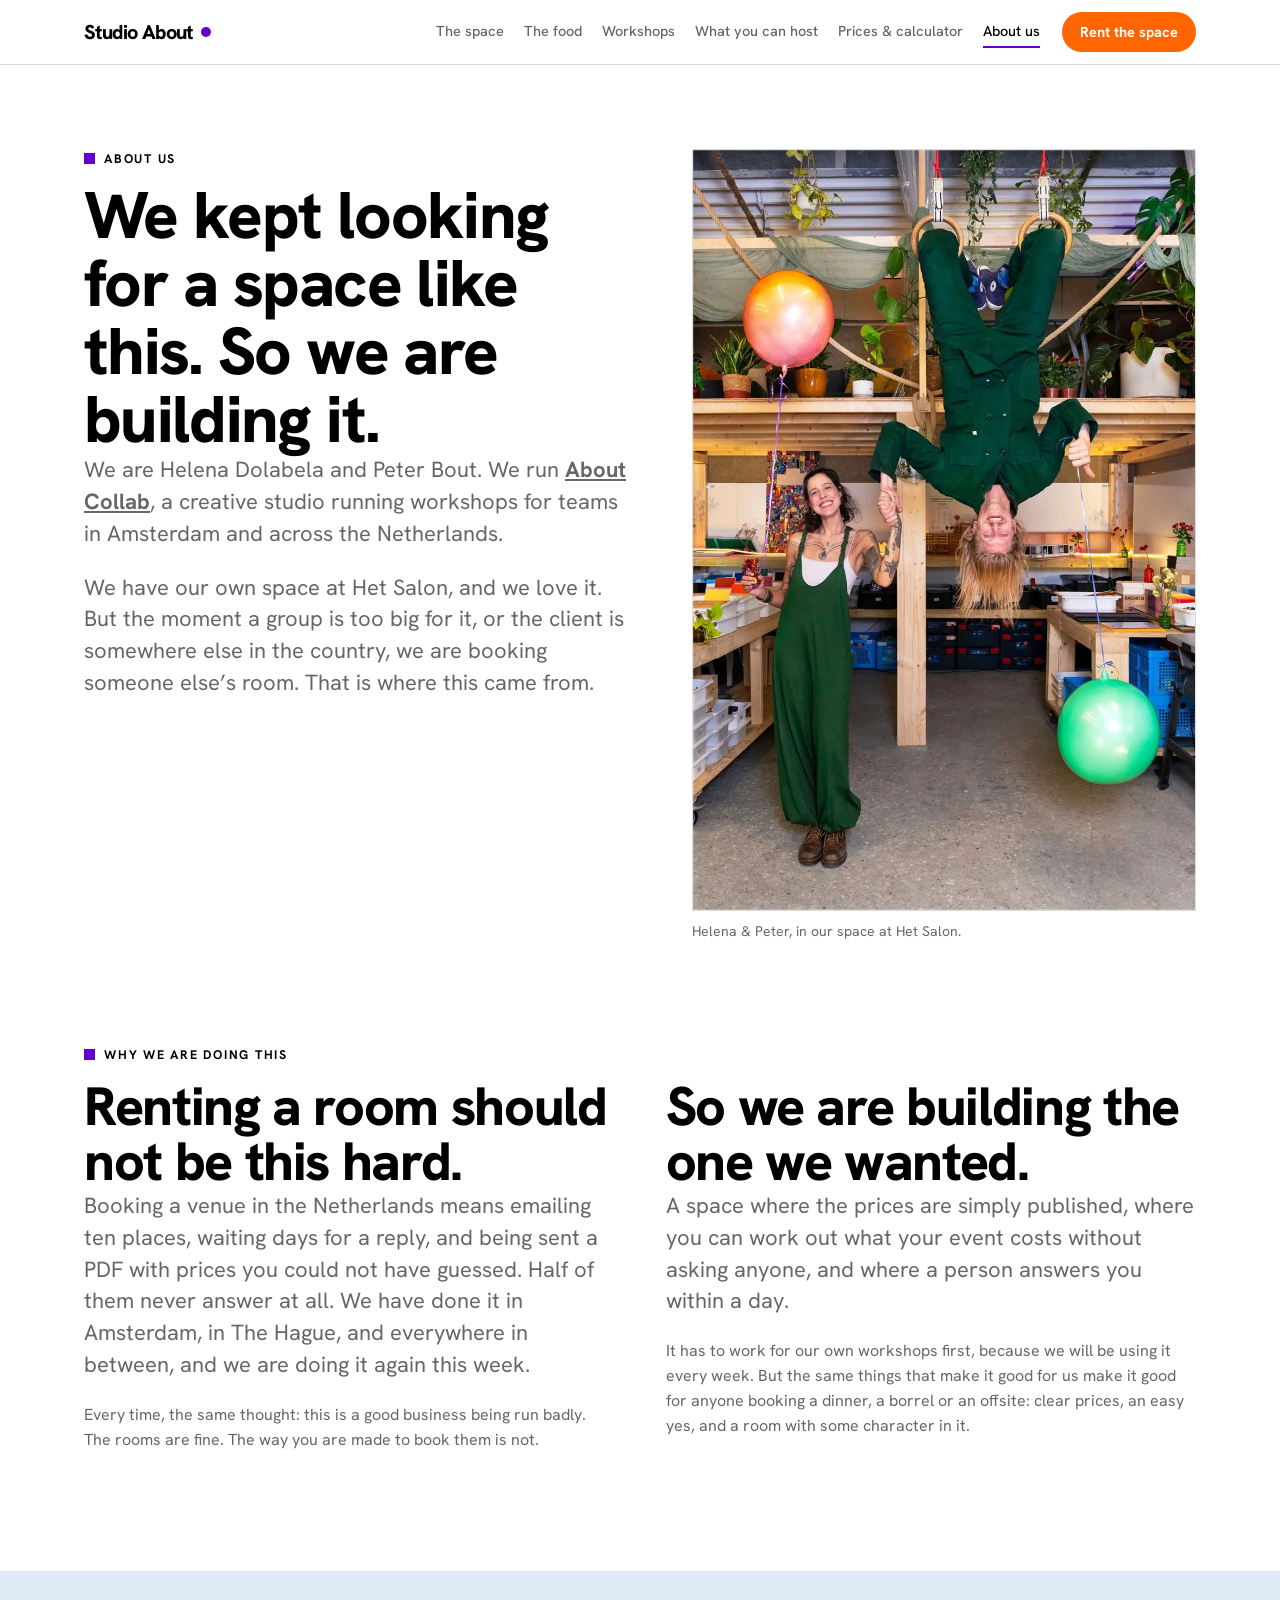
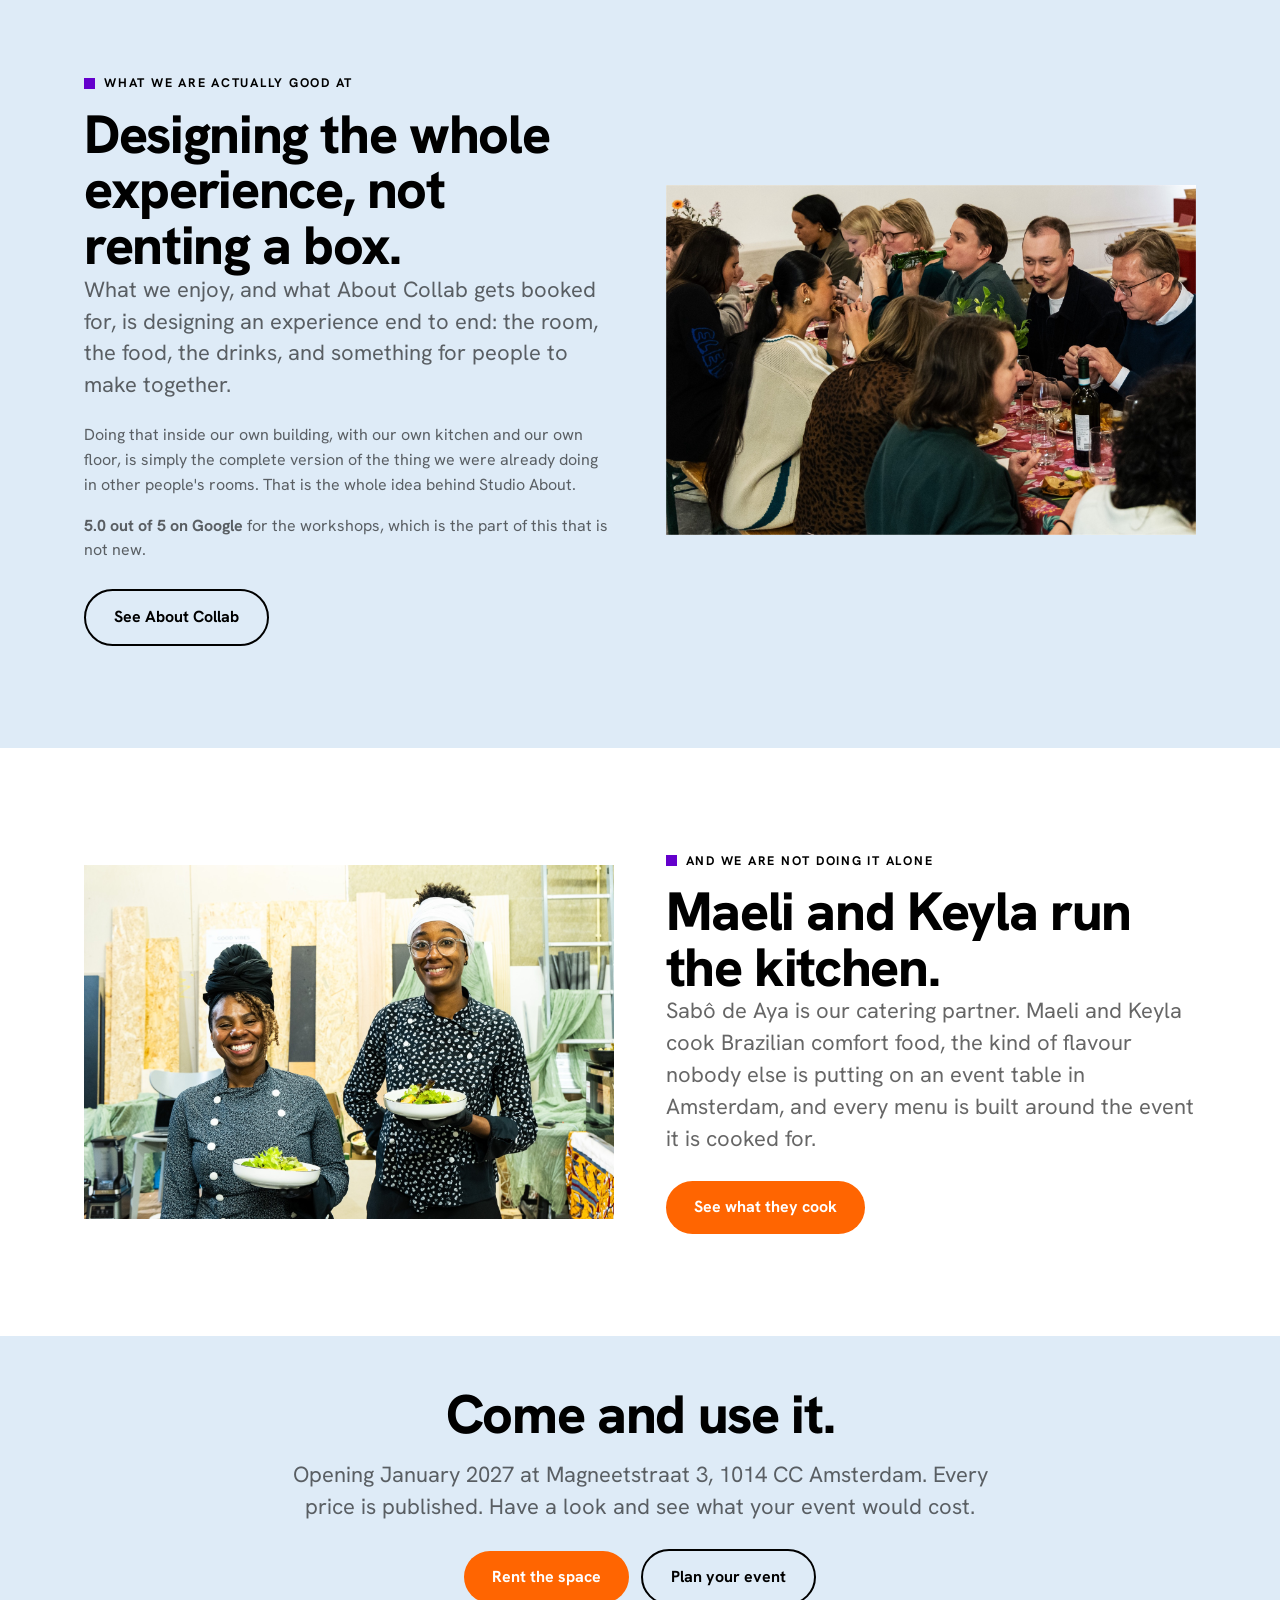
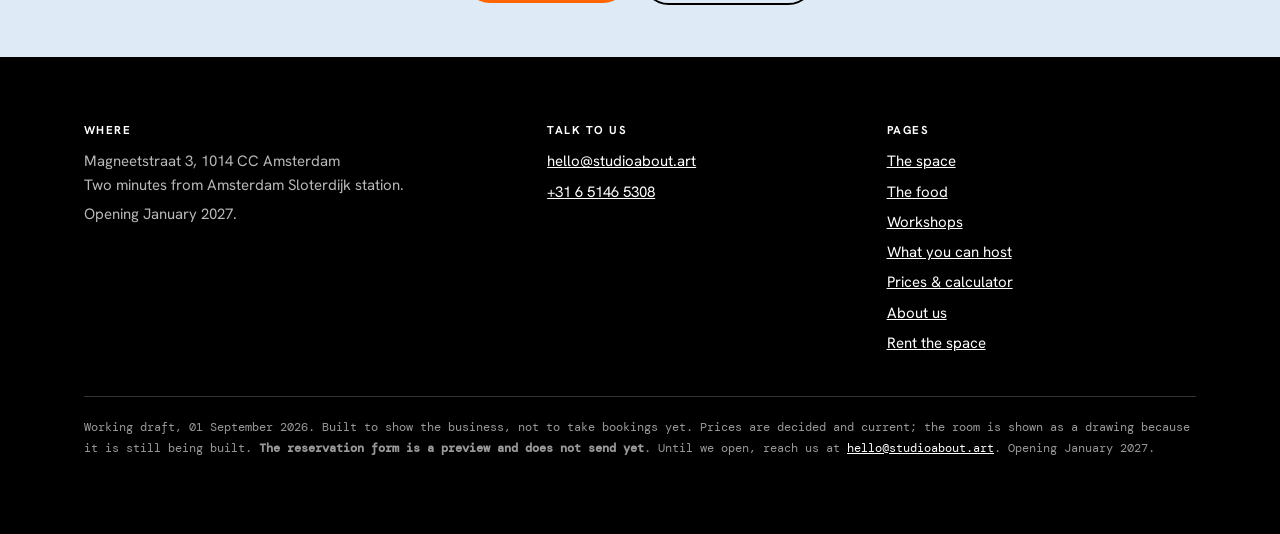
==== commit cb7480da: "Event space site — 2026-09-01 13:18" ====
--- a/about.html
+++ b/about.html
@@ -3,7 +3,7 @@
 <meta charset="utf-8">
 <meta name="viewport" content="width=device-width,initial-scale=1">
 <meta name="robots" content="noindex,nofollow">
-<title>About us — Studio About</title>
+<title>About us &middot; Studio About</title>
 <meta name="description" content="Helena Dolabela and Peter Bout run About Collab. After years of renting venues across the Netherlands for their own workshops, they are building the event space they kept looking for.">
 <link rel="preconnect" href="https://fonts.googleapis.com">
 <link rel="preconnect" href="https://fonts.gstatic.com" crossorigin>
@@ -28,7 +28,7 @@
            Netherlands.</p>
         <p class="lede">We have our own space at Het Salon, and we love it. But the moment a
            group is too big for it, or the client is somewhere else in the country, we are
-           booking someone else&rsquo;s room — and that is where this came from.</p>
+           booking someone else&rsquo;s room. That is where this came from.</p>
       </div>
       <figure class="portrait">
         <img src="assets/team/helena-peter.jpg" width="924" height="1400"
@@ -47,7 +47,7 @@
       <p class="lede">Booking a venue in the Netherlands means emailing ten places, waiting
          days for a reply, and being sent a PDF with prices you could not have guessed. Half of
          them never answer at all. We have done it in Amsterdam, in The Hague, and everywhere
-         in between — and we are doing it again this week.</p>
+         in between, and we are doing it again this week.</p>
       <p style="font-size:16px;color:var(--ink-60)">Every time, the same thought: this is a good
          business being run badly. The rooms are fine. The way you are made to book them is not.</p>
     </div>
@@ -55,7 +55,7 @@
       <h2>So we are building the one we wanted.</h2>
       <p class="lede">A space where the prices are simply published, where you can work out what
          your event costs without asking anyone, and where a person answers you within a day.</p>
-      <p style="font-size:16px;color:var(--ink-60)">It has to work for our own workshops first —
+      <p style="font-size:16px;color:var(--ink-60)">It has to work for our own workshops first, because
          we will be using it every week. But the same things that make it good for us make it
          good for anyone booking a dinner, a borrel or an offsite: clear prices, an easy yes,
          and a room with some character in it.</p>
@@ -68,7 +68,7 @@
     <div>
       <p class="eyebrow">What we are actually good at</p>
       <h2>Designing the whole experience, not renting a box.</h2>
-      <p class="lede">What we enjoy — and what About Collab has been paid to do for years — is
+      <p class="lede">What we enjoy, and what About Collab gets booked for, is
          designing an experience end to end: the room, the food, the drinks, and something for
          people to make together.</p>
       <p style="font-size:16px;color:var(--ink-60)">Doing that inside our own building, with our
@@ -93,8 +93,8 @@
       <p class="eyebrow">And we are not doing it alone</p>
       <h2>Maeli and Keyla run the kitchen.</h2>
       <p class="lede">Sab&ocirc; de Aya is our catering partner. Maeli and Keyla cook Brazilian
-         comfort food — the kind of flavour nobody else is putting on an event table in
-         Amsterdam — and every menu is built around the event it is cooked for.</p>
+         comfort food, the kind of flavour nobody else is putting on an event table in
+         Amsterdam, and every menu is built around the event it is cooked for.</p>
       <div class="btn-row"><a class="btn" href="food.html">See what they cook</a></div>
     </div>
   </div>
@@ -103,7 +103,7 @@
 <section class="dark tight"><div class="wrap" style="text-align:center">
   <h2 style="max-width:22ch;margin:0 auto 16px">Come and use it.</h2>
   <p class="lede" style="margin:0 auto 26px">Opening January 2027 at Magneetstraat 3, 1014 CC Amsterdam.
-     Every price is published — have a look and see what your event would cost.</p>
+     Every price is published. Have a look and see what your event would cost.</p>
   <div class="btn-row" style="justify-content:center">
     <a class="btn" href="rent.html">Rent the space</a>
     <a class="btn ghost" href="prices.html#calc">Plan your event</a>
@@ -126,10 +126,10 @@
       <li><a href="index.html">The space</a></li><li><a href="food.html">The food</a></li><li><a href="workshops.html">Workshops</a></li><li><a href="use-cases.html">What you can host</a></li><li><a href="prices.html">Prices &amp; calculator</a></li><li><a href="about.html">About us</a></li><li><a href="rent.html">Rent the space</a></li>
     </ul></div>
   </div>
-  <p class="draft">Working draft, 01 September 2026 —
-     built to show the business, not to take bookings yet. Prices are decided and current;
+  <p class="draft">Working draft, 01 September 2026.
+     Built to show the business, not to take bookings yet. Prices are decided and current;
      the room is shown as a drawing because it is still being built. <b>The reservation form
-     is a preview and does not send yet</b> — until we open, reach us at
+     is a preview and does not send yet</b>. Until we open, reach us at
      <a href="mailto:hello@studioabout.art">hello@studioabout.art</a>. Opening January 2027.</p>
 </div></footer>
 <script>window.SA_DATA={"bands": [{"key": "B1", "label": "up to 50 m²", "m2_lo": 1, "m2_hi": 50, "price": 50.0, "cleaning": 25.0, "workshop": [1, 20], "dinner": [1, 28], "standing": [1, 40], "theatre": [1, 66]}, {"key": "B2", "label": "51–100 m²", "m2_lo": 51, "m2_hi": 100, "price": 75.0, "cleaning": 50.0, "workshop": [21, 41], "dinner": [29, 57], "standing": [41, 80], "theatre": [67, 120]}, {"key": "B3", "label": "101–150 m²", "m2_lo": 101, "m2_hi": 150, "price": 95.0, "cleaning": 75.0, "workshop": [42, 62], "dinner": [58, 85], "standing": [81, 120], "theatre": null}], "food": [{"key": "lunch_simple", "label": "Simple Lunch — one main delicious dish", "group": "any", "pp": 20.0, "status": "DECIDED", "per_hour": false, "btw": 0.09}, {"key": "lunch_buffet_full", "label": "Buffet Lunch — main + dessert", "group": "12+", "pp": 24.5, "status": "DECIDED", "per_hour": false, "btw": 0.09}, {"key": "lunch_plated", "label": "Plated Lunch — main + dessert, served at table", "group": "≤16", "pp": 27.5, "status": "DECIDED", "per_hour": false, "btw": 0.09}, {"key": "dinner_2course", "label": "Plated Dinner — 2 courses, served", "group": "≤15", "pp": 30.0, "status": "DERIVED", "per_hour": false, "btw": 0.09}, {"key": "dinner_plated", "label": "Plated Dinner — 3 courses, served", "group": "≤15", "pp": 34.5, "status": "DECIDED", "per_hour": false, "btw": 0.09}, {"key": "dinner_buffet", "label": "Buffet Dinner — walk-in, chef-served, with dessert", "group": "16+", "pp": 29.5, "status": "DECIDED", "per_hour": false, "btw": 0.09}, {"key": "churrasco", "label": "Churrasco — full Brazilian BBQ experience + dessert, lunch or dinner", "group": "15+", "pp": 47.5, "status": "DECIDED", "per_hour": false, "btw": 0.09}, {"key": "bites", "label": "Brazilian Bites — custom offer per event", "group": "any", "pp": 0.0, "status": "DECIDED range", "per_hour": false, "btw": 0.09}, {"key": "borrel_soft", "label": "Borrel — drinks + bites, pp per HOUR, no alcohol", "group": "any", "pp": 7.5, "status": "DECIDED", "per_hour": true, "btw": 0.09}, {"key": "borrel_alc", "label": "Borrel — drinks + bites, pp per HOUR, with alcohol", "group": "any", "pp": 10.0, "status": "DECIDED", "per_hour": true, "btw": 0.09}, {"key": "dessert_round", "label": "Sweet finish — a delicious dessert everyone will like", "group": "any", "pp": 4.5, "status": "DECIDED", "per_hour": false, "btw": 0.09}], "drinks": [{"key": "p1", "label": "Package 1 — coffee, tea, still + sparkling water", "pph": 1.75, "status": "DECIDED", "btw": 0.09}, {"key": "p2", "label": "Package 2 — + iced tea, sodas, juices", "pph": 2.5, "status": "DECIDED", "btw": 0.09}, {"key": "p3", "label": "Package 3 — + wine & beer", "pph": 6.0, "status": "DECIDED", "btw": 0.21}, {"key": "p4", "label": "Package 4 — + premium cocktails", "pph": 9.0, "status": "DECIDED", "btw": 0.21}], "addons": [{"key": "sound", "label": "Sound set — 2 speakers + wireless mic", "price": 45.0, "btw": 0.21}, {"key": "lights", "label": "Party light package (incl. black lights)", "price": 60.0, "btw": 0.21}, {"key": "djbooth", "label": "DJ booth table", "price": 40.0, "btw": 0.21}, {"key": "flipchart", "label": "Flipchart + markers", "price": 15.0, "btw": 0.21}], "max_people": 120, "floor_m2": 150, "night_pct": 0.15, "night_from": 20, "night_until": 4, "drinks_min_hours": 2, "borg": 150.0, "kurkgeld": 150.0, "hetsalon_room_discount": 0.3, "hetsalon_food_discount": 0.2, "bites_lo": 7.0, "bites_hi": 12.0, "bites_pieces": 6, "small_group_min": 15, "small_group_surcharge": 2.0, "projector_included": true, "btw": {"food": 0.09, "alcohol": 0.21, "service": 0.21}, "overtime_same_rate": true, "_model_billable_extra": 2};</script>
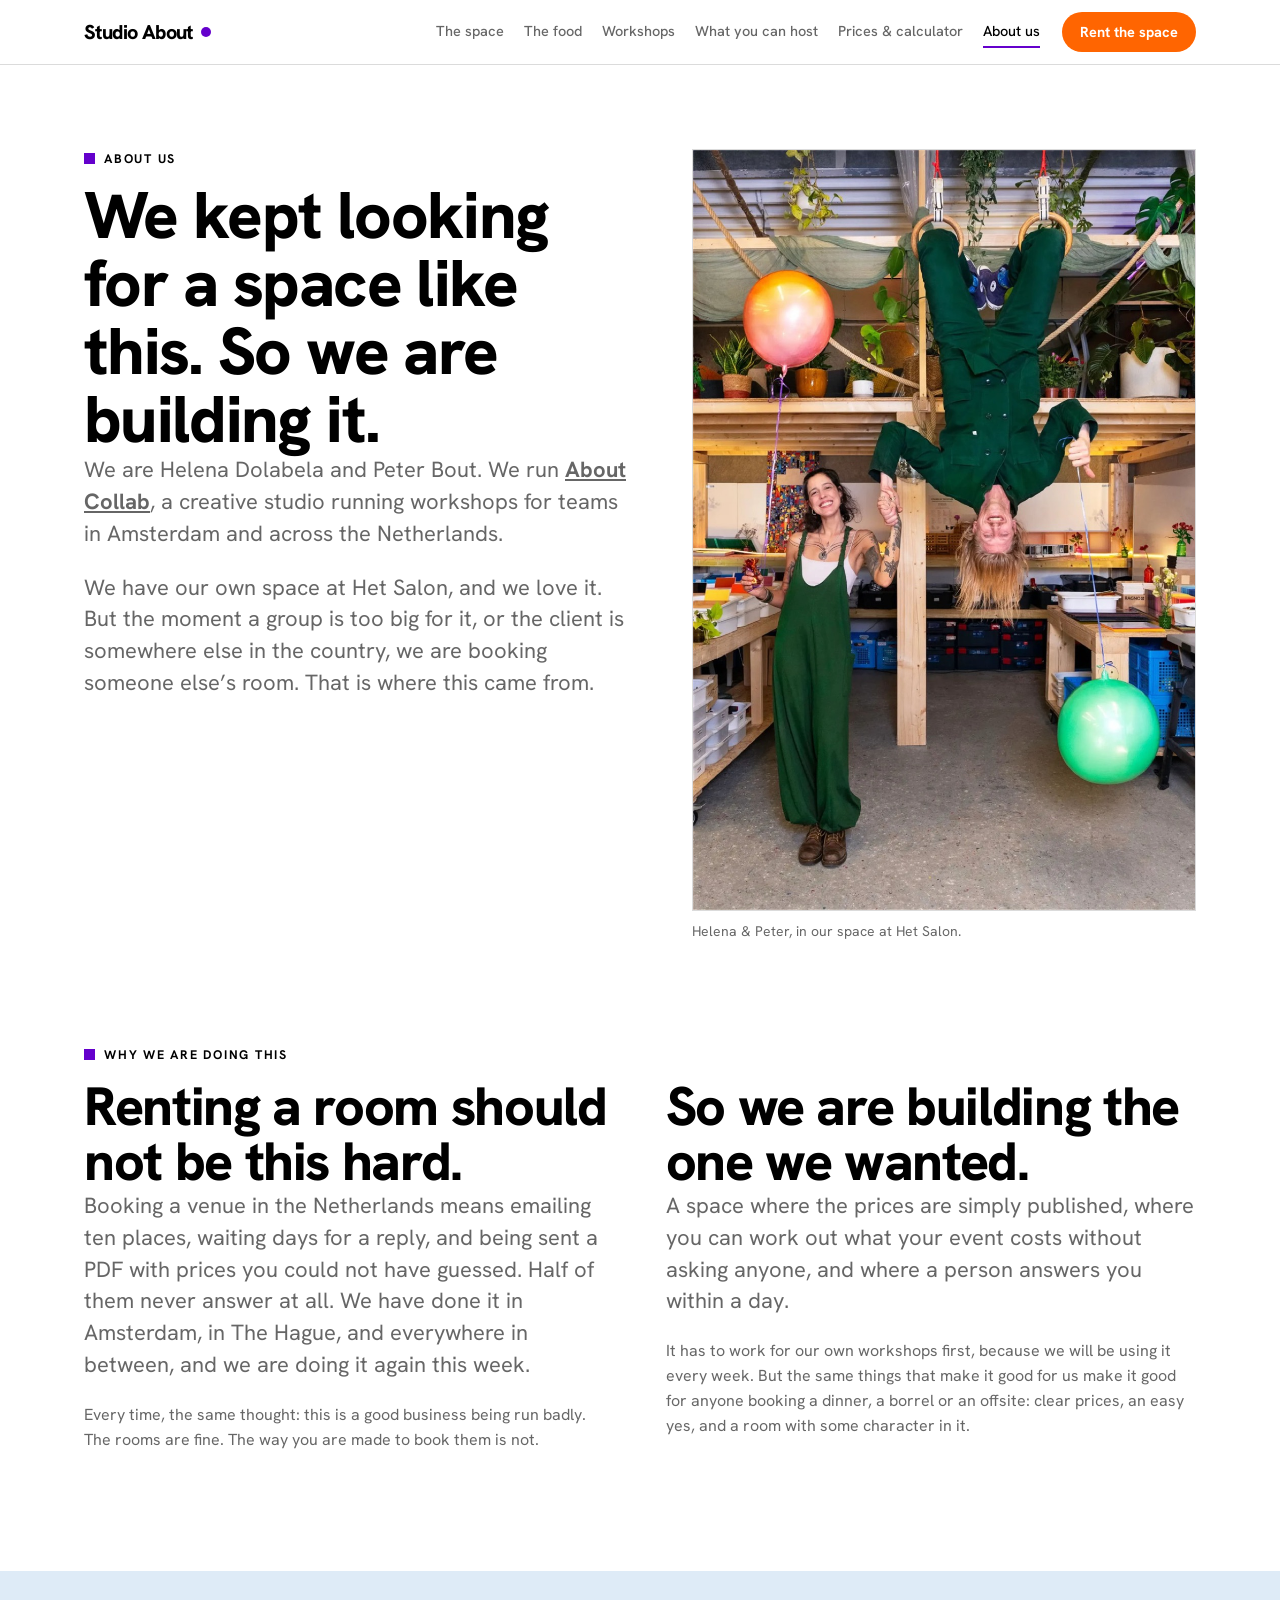
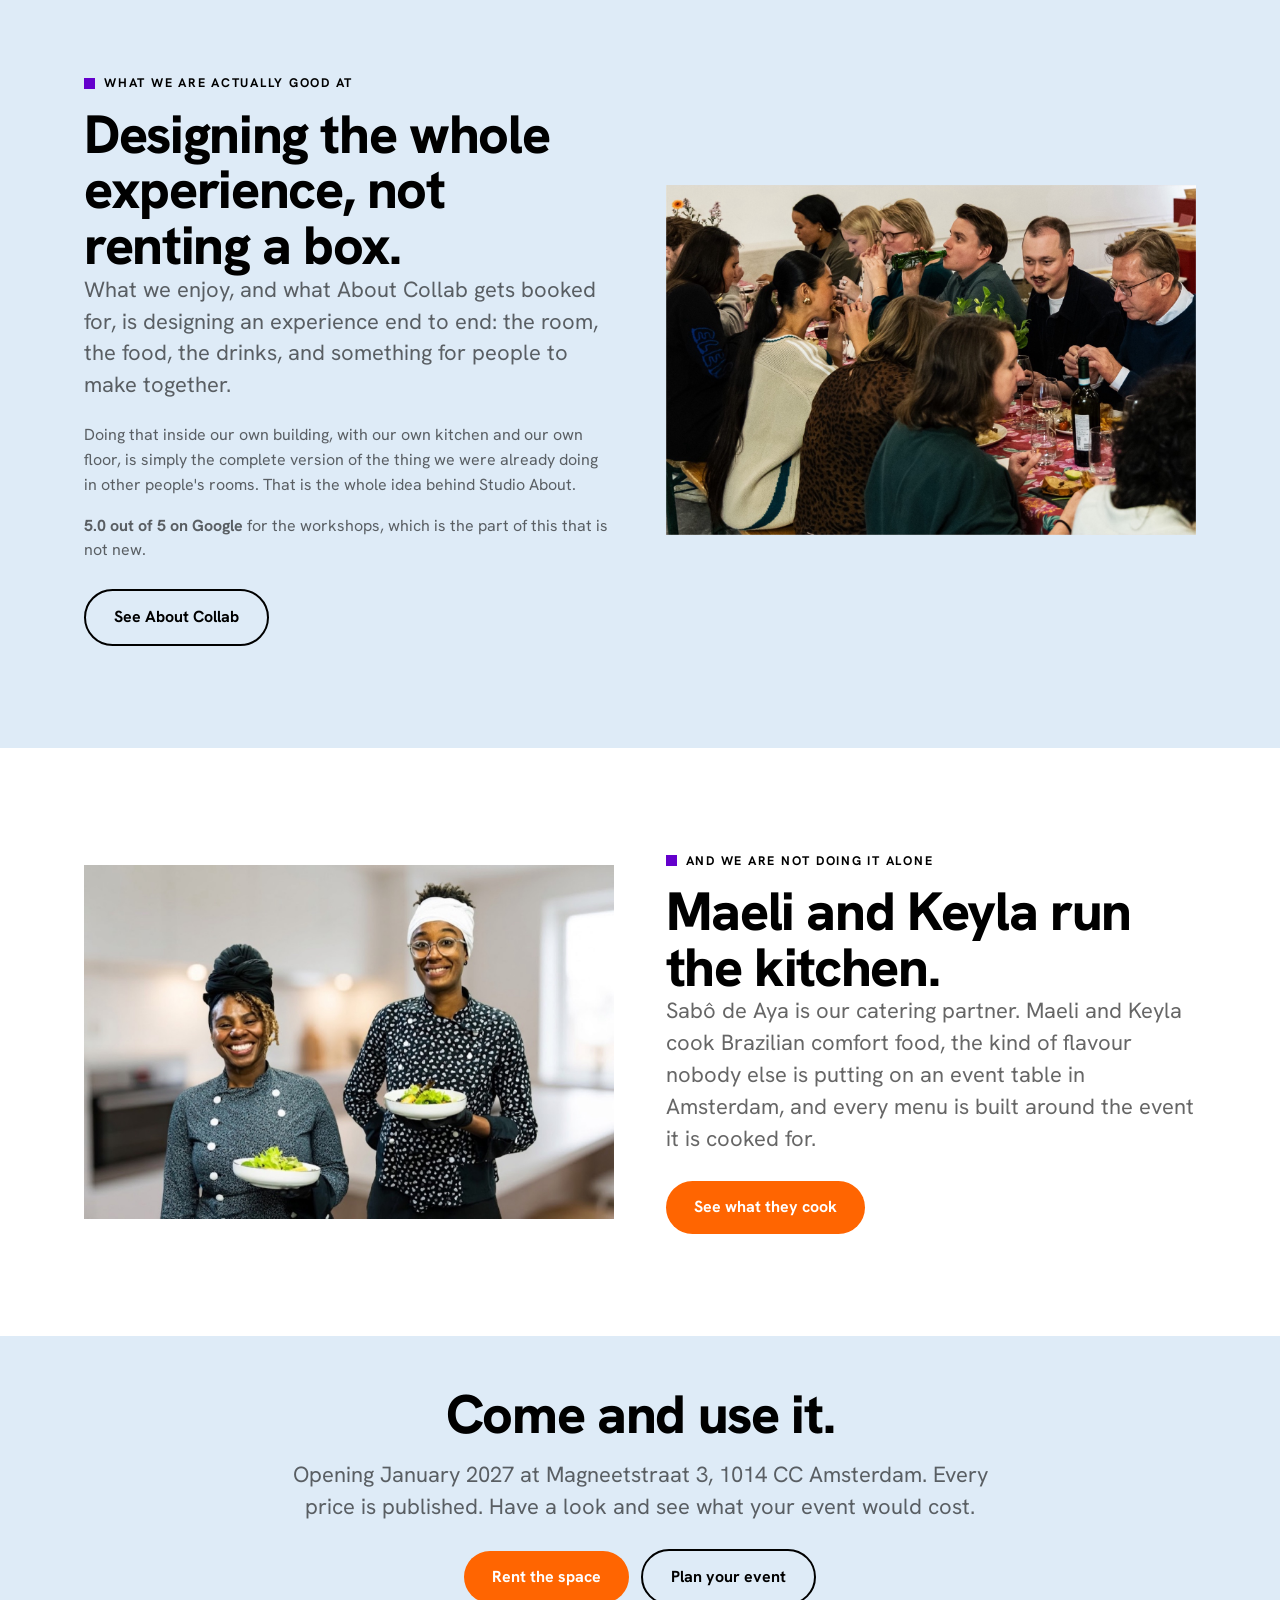
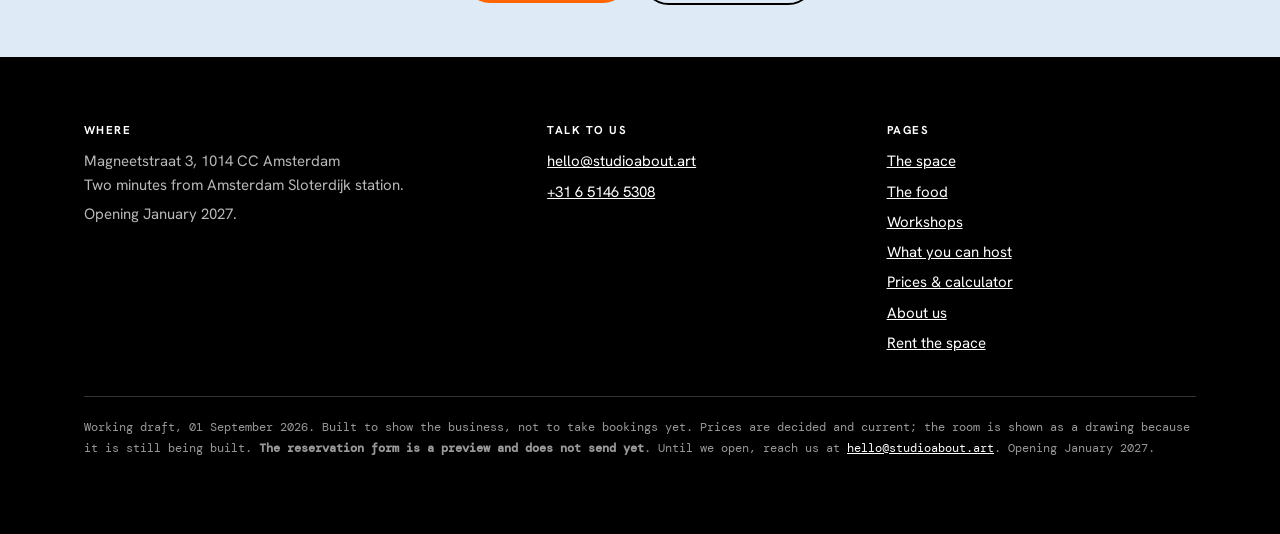
==== commit 477fc11f: "Event space site — 2026-09-01 20:44" ====
--- a/about.html
+++ b/about.html
@@ -14,6 +14,10 @@
   <a class="brand" href="index.html">Studio About</a>
   <div class="nav-links"><a href="index.html">The space</a><a href="food.html">The food</a><a href="workshops.html">Workshops</a><a href="use-cases.html">What you can host</a><a href="prices.html">Prices &amp; calculator</a><a href="about.html" aria-current="page">About us</a></div>
   <a class="cta" href="rent.html">Rent the space</a>
+  <!-- phones had no navigation at all: seven pages and no way to reach six of them.
+       A <details> menu needs no JavaScript and closes on its own when a link is used. -->
+  <details class="menu"><summary aria-label="Open the menu"><span></span></summary>
+    <div class="menu-panel"><a href="index.html">The space</a><a href="food.html">The food</a><a href="workshops.html">Workshops</a><a href="use-cases.html">What you can host</a><a href="prices.html">Prices &amp; calculator</a><a href="about.html" aria-current="page">About us</a></div></details>
 </div></nav>
 
 <header class="hero">
--- a/assets/site.css
+++ b/assets/site.css
@@ -307,3 +307,81 @@
 .slot{aspect-ratio:21/9;border:2px dashed var(--purple);background:var(--ice);
       display:flex;align-items:center;justify-content:center;text-align:center;padding:20px}
 .slot span{font-family:var(--mono);font-size:13px;color:var(--purple);letter-spacing:.04em}
+
+/* the three doors on the home page: cards that are links, not a defensive proof block */
+a.prove-card{display:block;text-decoration:none;color:inherit;transition:border-color .15s}
+a.prove-card:hover{border-color:var(--purple)}
+a.prove-card .more{display:inline-block;margin:0 20px 20px;font-weight:700;font-size:15px;
+                   color:var(--purple)}
+a.prove-card:hover .more{text-decoration:underline}
+
+/* the four-step process on the workshops page */
+.steps{display:grid;grid-template-columns:repeat(2,1fr);gap:clamp(18px,2.4vw,30px);margin-top:26px}
+@media(max-width:760px){.steps{grid-template-columns:1fr}}
+.step{display:flex;gap:16px;align-items:flex-start}
+.step-n{flex:0 0 auto;width:34px;height:34px;background:var(--purple);color:#fff;
+        display:flex;align-items:center;justify-content:center;font-weight:800;font-size:16px}
+.step h3{margin-bottom:5px}
+.step p{margin:0;font-size:15.5px;color:var(--ink-60)}
+
+/* ============================================================================
+   PHONES. The desktop layout already reflowed, but three things were broken in
+   practice: there was no navigation at all, the segmented controls came apart,
+   and the running total sat below the whole form.
+   ========================================================================== */
+
+/* --- the menu: a <details> disclosure, so it needs no JavaScript --- */
+.menu{display:none;margin-left:auto;position:relative}
+.menu summary{list-style:none;cursor:pointer;width:44px;height:44px;display:flex;
+              align-items:center;justify-content:center;border:2px solid var(--ink);
+              border-radius:999px}
+.menu summary::-webkit-details-marker{display:none}
+.menu summary span,.menu summary span::before,.menu summary span::after{
+  display:block;width:18px;height:2px;background:var(--ink);border-radius:2px}
+.menu summary span{position:relative}
+.menu summary span::before,.menu summary span::after{content:'';position:absolute;left:0}
+.menu summary span::before{top:-6px}
+.menu summary span::after{top:6px}
+.menu[open] summary{background:var(--ink)}
+.menu[open] summary span{background:transparent}
+.menu[open] summary span::before{transform:rotate(45deg);top:0;background:#fff}
+.menu[open] summary span::after{transform:rotate(-45deg);top:0;background:#fff}
+.menu-panel{position:absolute;right:0;top:52px;background:var(--paper);min-width:min(74vw,290px);
+            border:1px solid var(--rule);box-shadow:0 12px 34px rgba(0,0,0,.14);
+            display:flex;flex-direction:column;padding:6px}
+.menu-panel a{padding:13px 14px;text-decoration:none;color:var(--ink);font-weight:600;
+              font-size:16px;border-bottom:1px solid var(--rule)}
+.menu-panel a:last-child{border-bottom:0}
+.menu-panel a[aria-current]{color:var(--purple)}
+@media(max-width:880px){
+  .menu{display:block}
+  .nav .cta{margin-left:auto;padding:9px 15px;font-size:14px}
+  .nav-in{gap:12px}
+  .brand{font-size:18px}
+}
+
+/* --- segmented controls: on a narrow screen the single pill came apart, so each
+       option becomes its own pill in a grid --- */
+@media(max-width:560px){
+  .seg{border:0;border-radius:0;display:grid;grid-template-columns:1fr 1fr;gap:8px;width:100%}
+  .seg button{border:2px solid var(--rule);border-radius:999px;padding:11px 10px;
+              text-align:center;font-weight:600}
+  .seg button[aria-pressed="true"]{border-color:var(--ink)}
+}
+
+/* --- the running total, pinned to the bottom of the viewport --- */
+.minibar{display:none}
+@media(max-width:960px){
+  .minibar{position:fixed;left:0;right:0;bottom:0;z-index:70;
+           background:var(--purple);color:#fff;padding:10px max(12px,env(safe-area-inset-left))
+           calc(10px + env(safe-area-inset-bottom));
+           display:flex;align-items:center;gap:12px;
+           box-shadow:0 -6px 22px rgba(0,0,0,.22)}
+  .minibar .mb-fig{display:flex;flex-direction:column;line-height:1.15;min-width:0}
+  .minibar .mb-fig span{font-family:var(--mono);font-size:10.5px;letter-spacing:.12em;
+                        text-transform:uppercase;color:var(--onP-70)}
+  .minibar .mb-fig b{font-size:20px;font-weight:800;white-space:nowrap}
+  .minibar .btn{margin-left:auto;padding:12px 18px;font-size:15px;white-space:nowrap}
+  /* the bar must never sit on top of the last thing on the page */
+  body:has(#miniBar:not([hidden])){padding-bottom:74px}
+}
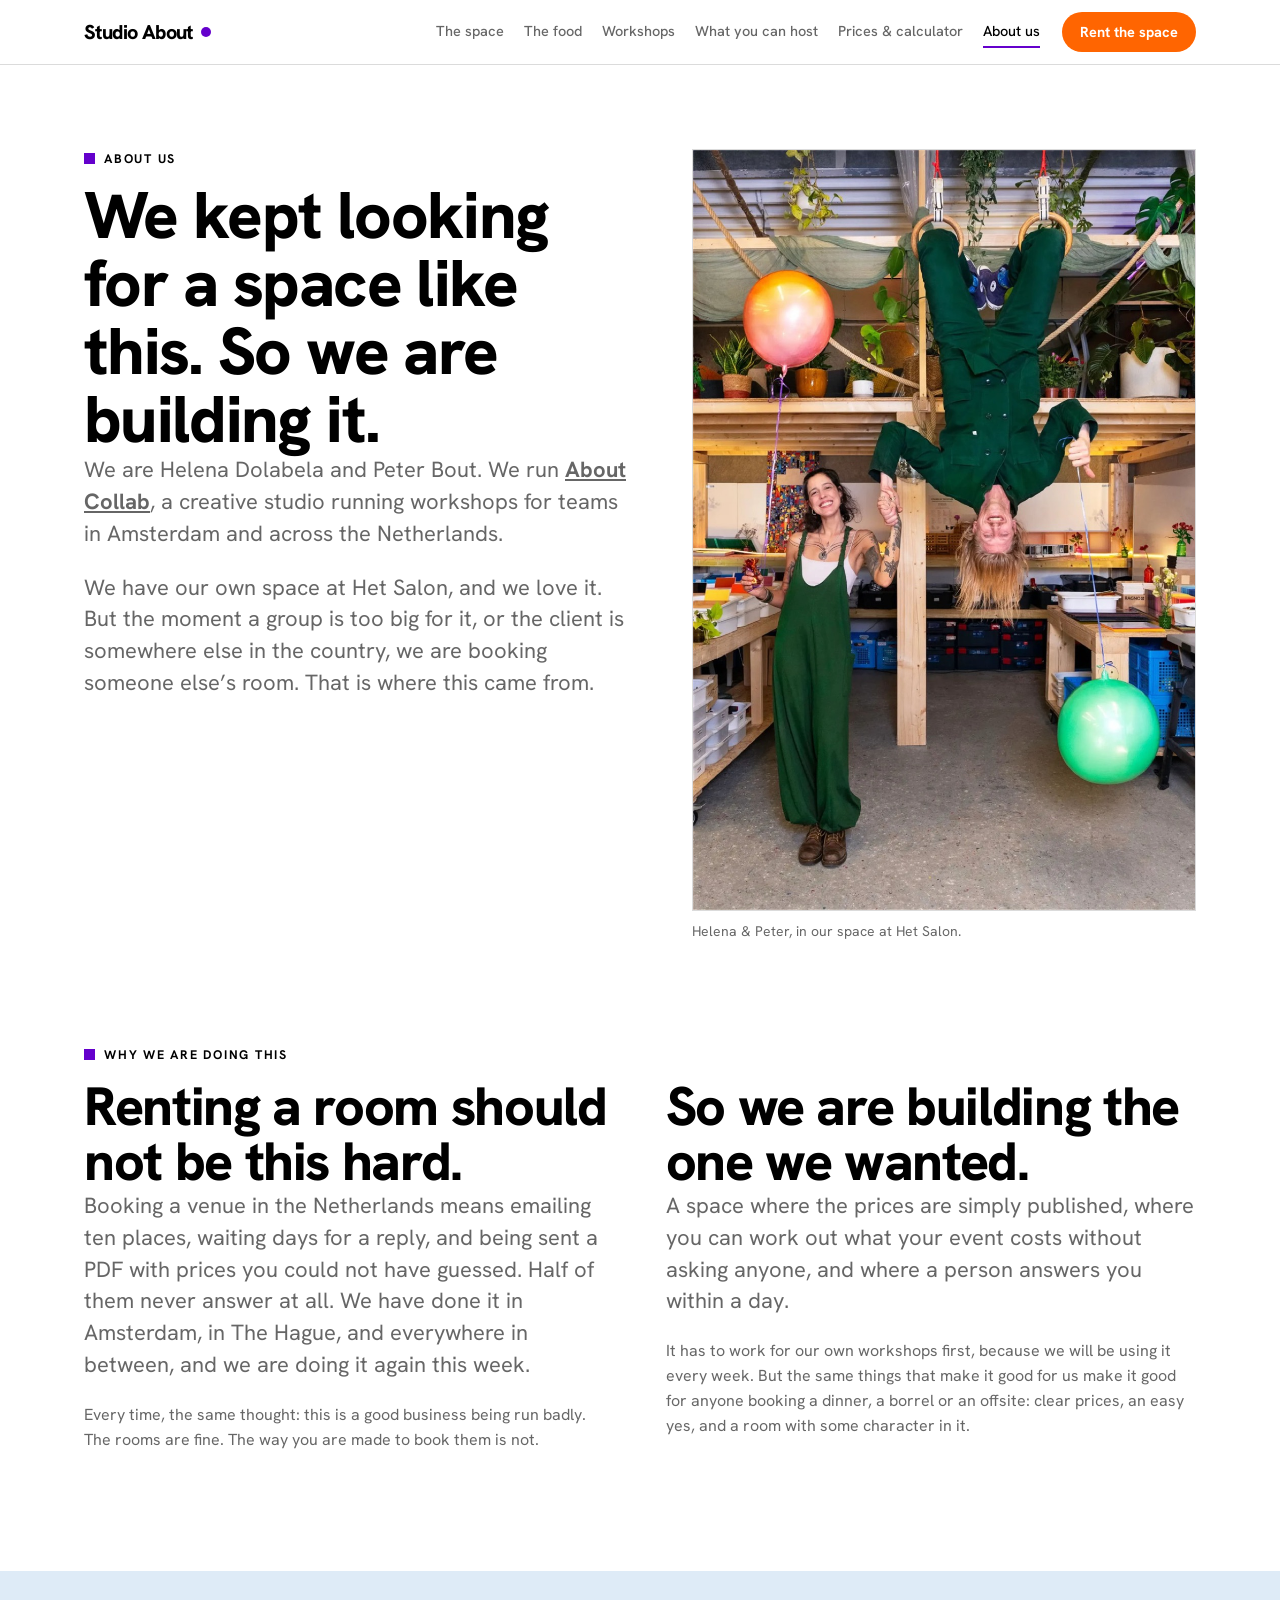
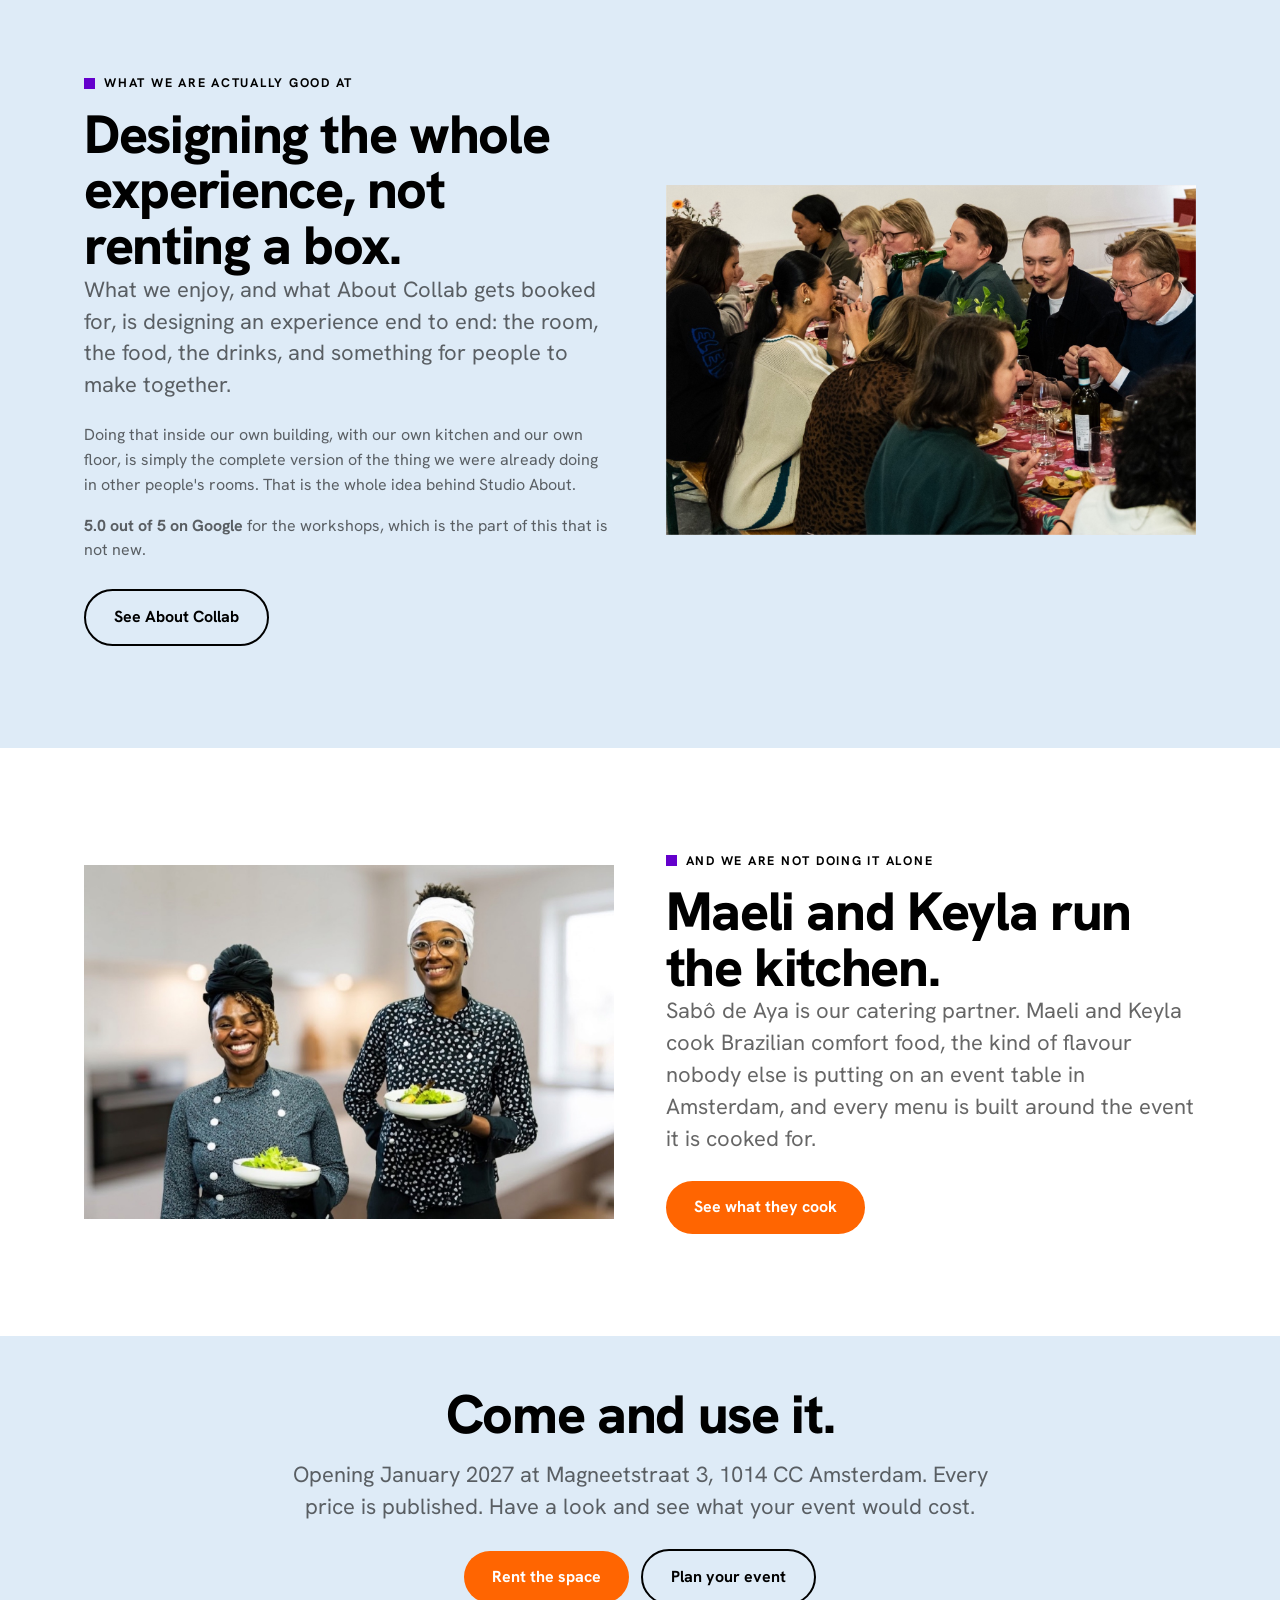
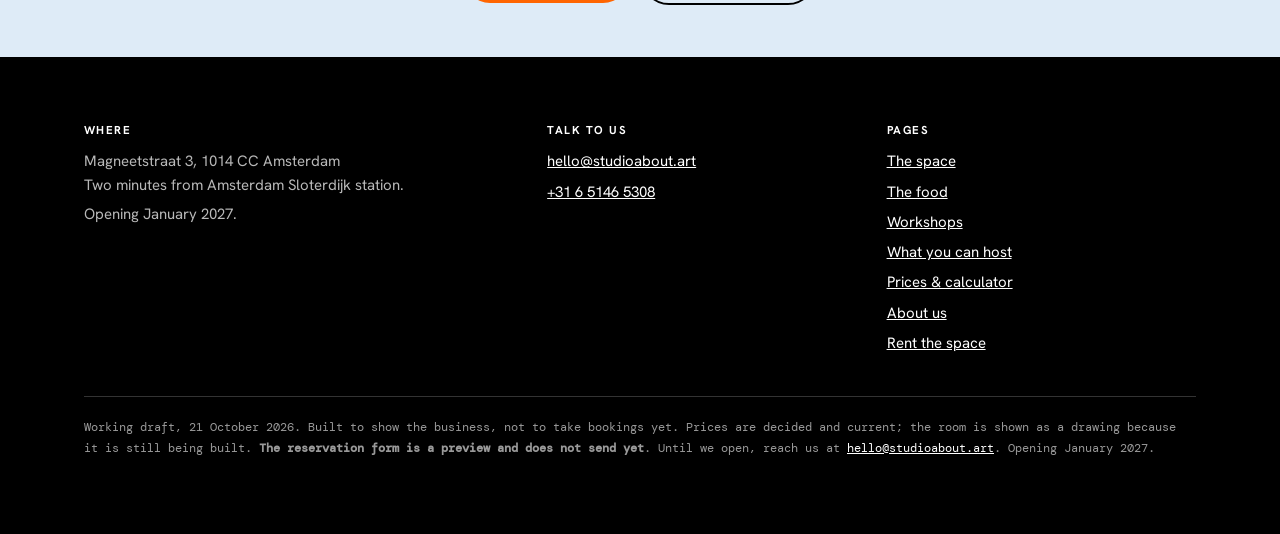
==== commit 392c9d74: "Event space site — 2026-10-21 12:58" ====
--- a/about.html
+++ b/about.html
@@ -130,12 +130,12 @@
       <li><a href="index.html">The space</a></li><li><a href="food.html">The food</a></li><li><a href="workshops.html">Workshops</a></li><li><a href="use-cases.html">What you can host</a></li><li><a href="prices.html">Prices &amp; calculator</a></li><li><a href="about.html">About us</a></li><li><a href="rent.html">Rent the space</a></li>
     </ul></div>
   </div>
-  <p class="draft">Working draft, 01 September 2026.
+  <p class="draft">Working draft, 21 October 2026.
      Built to show the business, not to take bookings yet. Prices are decided and current;
      the room is shown as a drawing because it is still being built. <b>The reservation form
      is a preview and does not send yet</b>. Until we open, reach us at
      <a href="mailto:hello@studioabout.art">hello@studioabout.art</a>. Opening January 2027.</p>
 </div></footer>
-<script>window.SA_DATA={"bands": [{"key": "B1", "label": "up to 50 m²", "m2_lo": 1, "m2_hi": 50, "price": 50.0, "cleaning": 25.0, "workshop": [1, 20], "dinner": [1, 28], "standing": [1, 40], "theatre": [1, 66]}, {"key": "B2", "label": "51–100 m²", "m2_lo": 51, "m2_hi": 100, "price": 75.0, "cleaning": 50.0, "workshop": [21, 41], "dinner": [29, 57], "standing": [41, 80], "theatre": [67, 120]}, {"key": "B3", "label": "101–150 m²", "m2_lo": 101, "m2_hi": 150, "price": 95.0, "cleaning": 75.0, "workshop": [42, 62], "dinner": [58, 85], "standing": [81, 120], "theatre": null}], "food": [{"key": "lunch_simple", "label": "Simple Lunch — one main delicious dish", "group": "any", "pp": 20.0, "status": "DECIDED", "per_hour": false, "btw": 0.09}, {"key": "lunch_buffet_full", "label": "Buffet Lunch — main + dessert", "group": "12+", "pp": 24.5, "status": "DECIDED", "per_hour": false, "btw": 0.09}, {"key": "lunch_plated", "label": "Plated Lunch — main + dessert, served at table", "group": "≤16", "pp": 27.5, "status": "DECIDED", "per_hour": false, "btw": 0.09}, {"key": "dinner_2course", "label": "Plated Dinner — 2 courses, served", "group": "≤15", "pp": 30.0, "status": "DERIVED", "per_hour": false, "btw": 0.09}, {"key": "dinner_plated", "label": "Plated Dinner — 3 courses, served", "group": "≤15", "pp": 34.5, "status": "DECIDED", "per_hour": false, "btw": 0.09}, {"key": "dinner_buffet", "label": "Buffet Dinner — walk-in, chef-served, with dessert", "group": "16+", "pp": 29.5, "status": "DECIDED", "per_hour": false, "btw": 0.09}, {"key": "churrasco", "label": "Churrasco — full Brazilian BBQ experience + dessert, lunch or dinner", "group": "15+", "pp": 47.5, "status": "DECIDED", "per_hour": false, "btw": 0.09}, {"key": "bites", "label": "Brazilian Bites — custom offer per event", "group": "any", "pp": 0.0, "status": "DECIDED range", "per_hour": false, "btw": 0.09}, {"key": "borrel_soft", "label": "Borrel — drinks + bites, pp per HOUR, no alcohol", "group": "any", "pp": 7.5, "status": "DECIDED", "per_hour": true, "btw": 0.09}, {"key": "borrel_alc", "label": "Borrel — drinks + bites, pp per HOUR, with alcohol", "group": "any", "pp": 10.0, "status": "DECIDED", "per_hour": true, "btw": 0.09}, {"key": "dessert_round", "label": "Sweet finish — a delicious dessert everyone will like", "group": "any", "pp": 4.5, "status": "DECIDED", "per_hour": false, "btw": 0.09}], "drinks": [{"key": "p1", "label": "Package 1 — coffee, tea, still + sparkling water", "pph": 1.75, "status": "DECIDED", "btw": 0.09}, {"key": "p2", "label": "Package 2 — + iced tea, sodas, juices", "pph": 2.5, "status": "DECIDED", "btw": 0.09}, {"key": "p3", "label": "Package 3 — + wine & beer", "pph": 6.0, "status": "DECIDED", "btw": 0.21}, {"key": "p4", "label": "Package 4 — + premium cocktails", "pph": 9.0, "status": "DECIDED", "btw": 0.21}], "addons": [{"key": "sound", "label": "Sound set — 2 speakers + wireless mic", "price": 45.0, "btw": 0.21}, {"key": "lights", "label": "Party light package (incl. black lights)", "price": 60.0, "btw": 0.21}, {"key": "djbooth", "label": "DJ booth table", "price": 40.0, "btw": 0.21}, {"key": "flipchart", "label": "Flipchart + markers", "price": 15.0, "btw": 0.21}], "max_people": 120, "floor_m2": 150, "night_pct": 0.15, "night_from": 20, "night_until": 4, "drinks_min_hours": 2, "borg": 150.0, "kurkgeld": 150.0, "hetsalon_room_discount": 0.3, "hetsalon_food_discount": 0.2, "bites_lo": 7.0, "bites_hi": 12.0, "bites_pieces": 6, "small_group_min": 15, "small_group_surcharge": 2.0, "projector_included": true, "btw": {"food": 0.09, "alcohol": 0.21, "service": 0.21}, "overtime_same_rate": true, "_model_billable_extra": 2};</script>
+<script>window.SA_DATA={"bands": [{"key": "B1", "label": "up to 50 m²", "m2_lo": 1, "m2_hi": 50, "price": 50.0, "cleaning": 25.0, "workshop": [1, 20], "dinner": [1, 28], "standing": [1, 40], "theatre": [1, 66]}, {"key": "B2", "label": "51–100 m²", "m2_lo": 51, "m2_hi": 100, "price": 75.0, "cleaning": 50.0, "workshop": [21, 41], "dinner": [29, 57], "standing": [41, 80], "theatre": [67, 100]}, {"key": "B3", "label": "101–150 m²", "m2_lo": 101, "m2_hi": 150, "price": 95.0, "cleaning": 75.0, "workshop": [42, 62], "dinner": [58, 85], "standing": [81, 120], "theatre": null}], "food": [{"key": "lunch_simple", "label": "Simple Lunch — one main delicious dish", "group": "any", "pp": 20.0, "status": "DECIDED", "per_hour": false, "btw": 0.09}, {"key": "lunch_buffet_full", "label": "Buffet Lunch — main + dessert", "group": "12+", "pp": 24.5, "status": "DECIDED", "per_hour": false, "btw": 0.09}, {"key": "lunch_plated", "label": "Plated Lunch — main + dessert, served at table", "group": "≤16", "pp": 27.5, "status": "DECIDED", "per_hour": false, "btw": 0.09}, {"key": "dinner_2course", "label": "Plated Dinner — 2 courses, served", "group": "≤15", "pp": 30.0, "status": "DERIVED", "per_hour": false, "btw": 0.09}, {"key": "dinner_plated", "label": "Plated Dinner — 3 courses, served", "group": "≤15", "pp": 34.5, "status": "DECIDED", "per_hour": false, "btw": 0.09}, {"key": "dinner_buffet", "label": "Buffet Dinner — walk-in, chef-served, with dessert", "group": "16+", "pp": 29.5, "status": "DECIDED", "per_hour": false, "btw": 0.09}, {"key": "churrasco", "label": "Churrasco — full Brazilian BBQ experience + dessert, lunch or dinner", "group": "15+", "pp": 47.5, "status": "DECIDED", "per_hour": false, "btw": 0.09}, {"key": "bites", "label": "Brazilian Bites — custom offer per event", "group": "any", "pp": 0.0, "status": "DECIDED range", "per_hour": false, "btw": 0.09}, {"key": "borrel_soft", "label": "Borrel — drinks + bites, pp per HOUR, no alcohol", "group": "any", "pp": 7.5, "status": "DECIDED", "per_hour": true, "btw": 0.09}, {"key": "borrel_alc", "label": "Borrel — drinks + bites, pp per HOUR, with alcohol", "group": "any", "pp": 10.0, "status": "DECIDED", "per_hour": true, "btw": 0.09}, {"key": "dessert_round", "label": "Sweet finish — a delicious dessert everyone will like", "group": "any", "pp": 4.5, "status": "DECIDED", "per_hour": false, "btw": 0.09}], "drinks": [{"key": "p1", "label": "Package 1 — coffee, tea, still + sparkling water", "pph": 1.75, "status": "DECIDED", "btw": 0.09}, {"key": "p2", "label": "Package 2 — + iced tea, sodas, juices", "pph": 2.5, "status": "DECIDED", "btw": 0.09}, {"key": "p3", "label": "Package 3 — + wine & beer", "pph": 6.0, "status": "DECIDED", "btw": 0.21}, {"key": "p4", "label": "Package 4 — + premium cocktails", "pph": 9.0, "status": "DECIDED", "btw": 0.21}], "addons": [{"key": "sound", "label": "Sound set — 2 speakers + wireless mic", "price": 45.0, "btw": 0.21}, {"key": "lights", "label": "Party light package (incl. black lights)", "price": 60.0, "btw": 0.21}, {"key": "djbooth", "label": "DJ booth table", "price": 40.0, "btw": 0.21}, {"key": "flipchart", "label": "Flipchart + markers", "price": 15.0, "btw": 0.21}], "max_people": 120, "floor_m2": 150, "night_pct": 0.15, "night_from": 20, "night_until": 4, "drinks_min_hours": 2, "borg": 150.0, "kurkgeld": 150.0, "hetsalon_room_discount": 0.3, "hetsalon_food_discount": 0.0, "bites_lo": 7.0, "bites_hi": 12.0, "bites_pieces": 6, "small_group_min": 15, "small_group_surcharge": 2.0, "projector_included": true, "btw": {"food": 0.09, "alcohol": 0.21, "service": 0.21}, "overtime_same_rate": true, "_model_billable_extra": 2};</script>
 <script src="assets/calc.js"></script>
 </body></html>
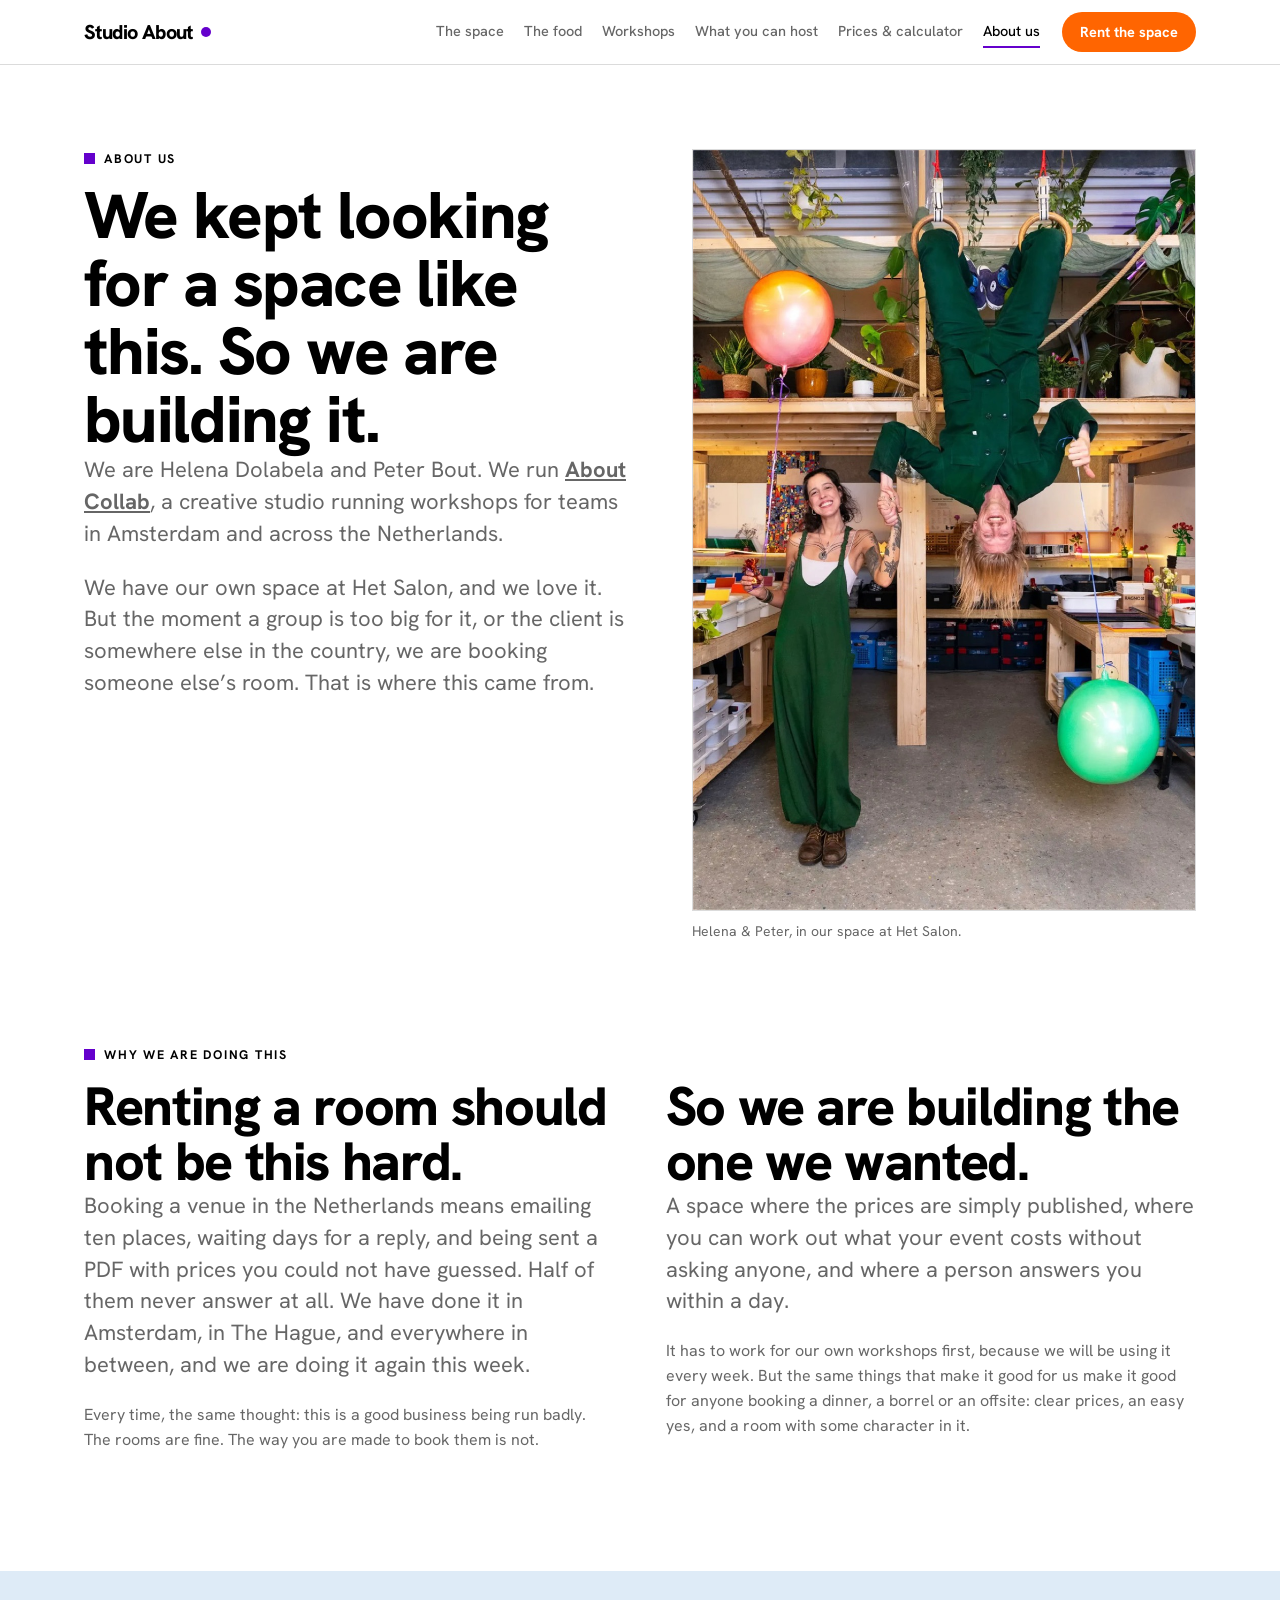
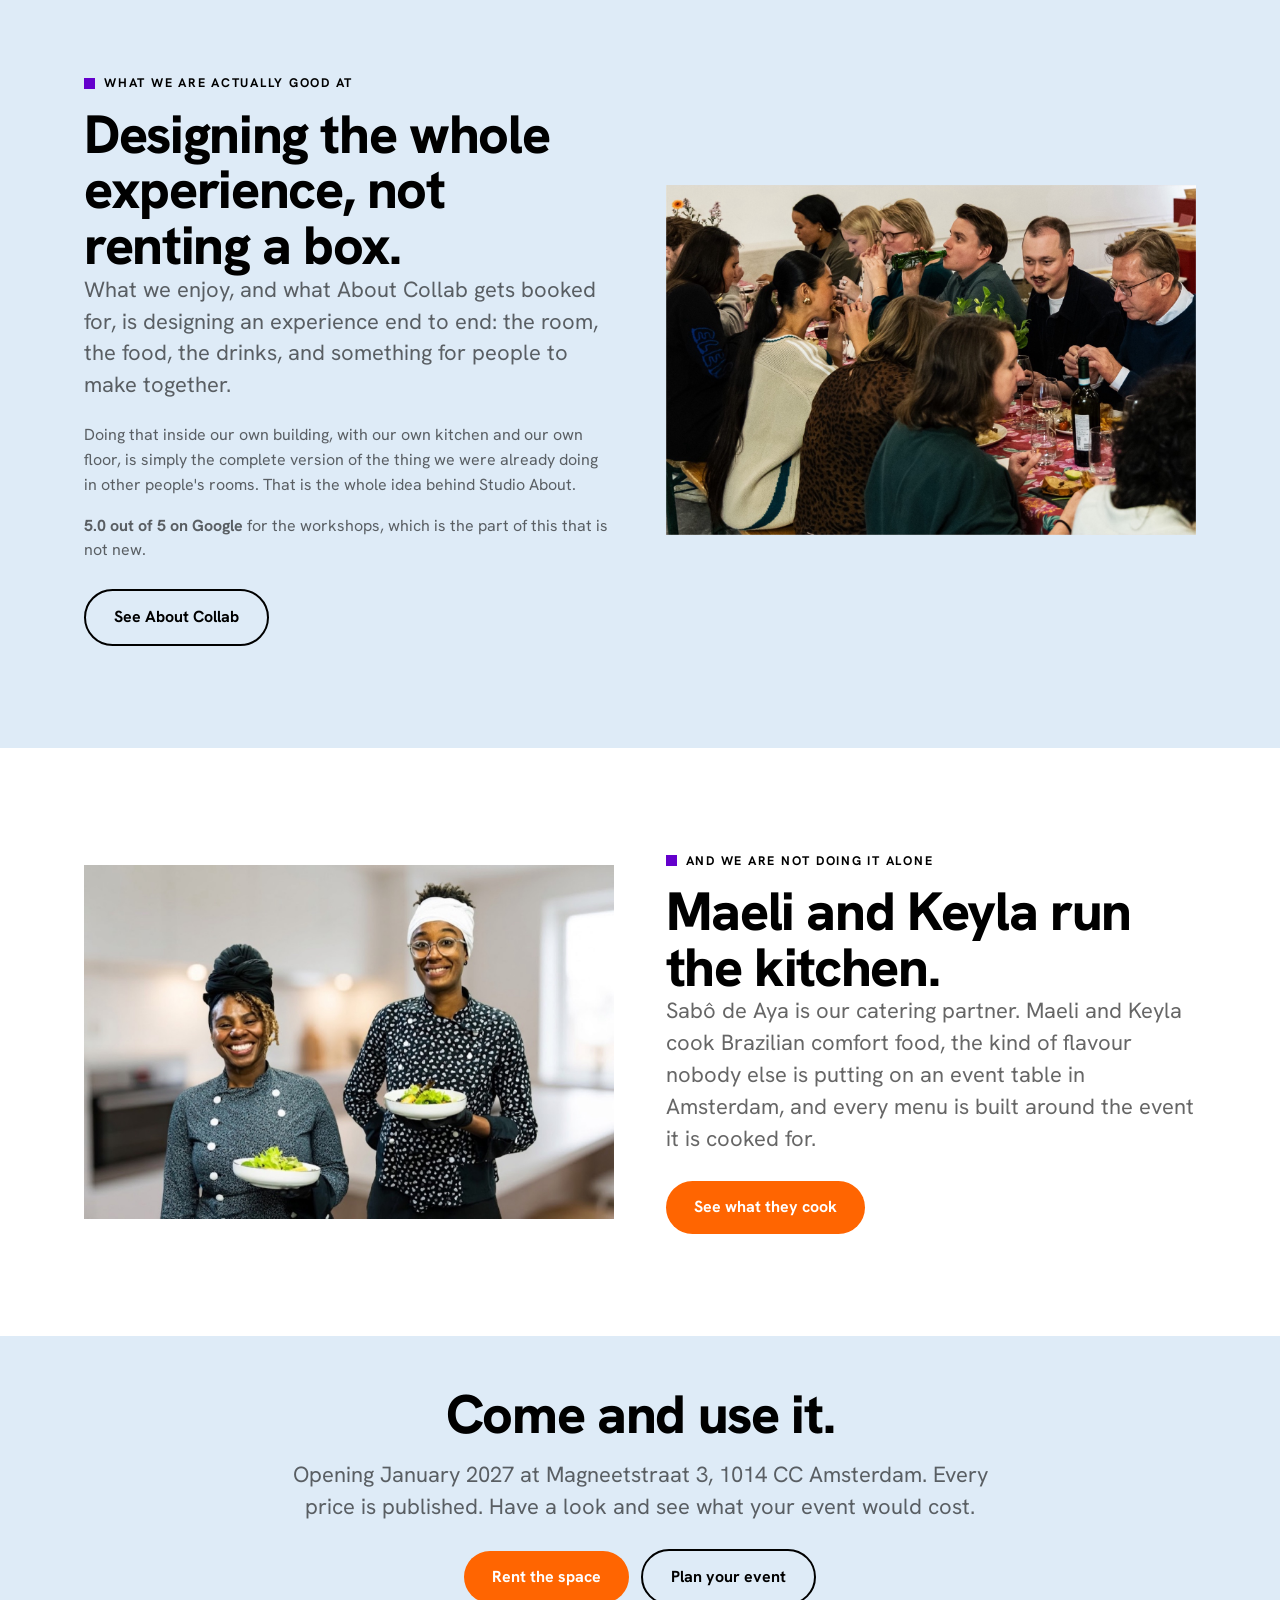
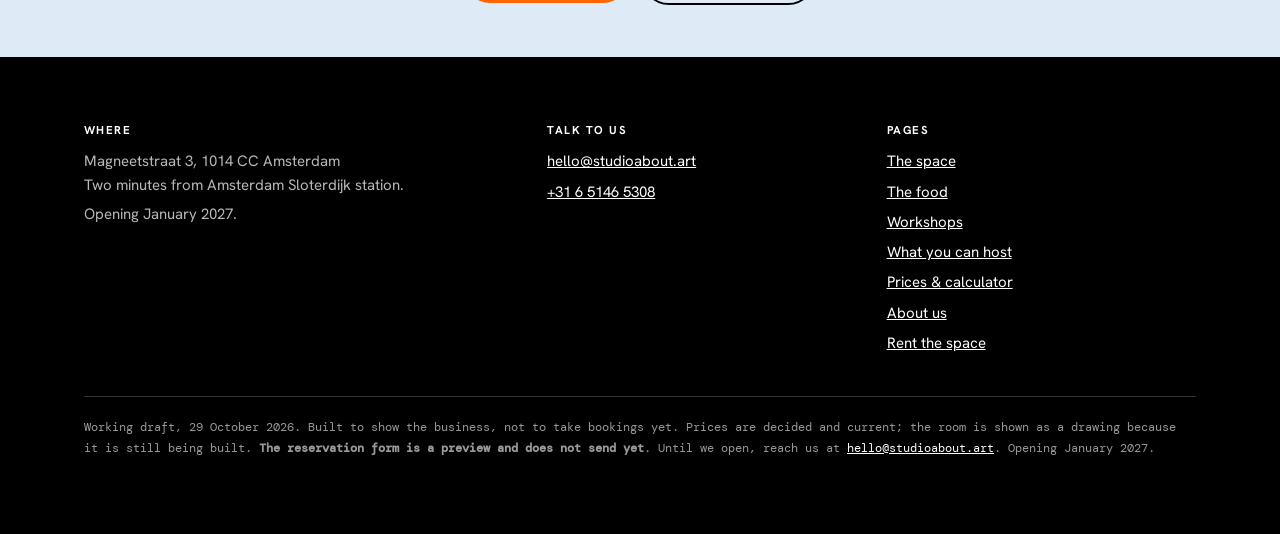
==== commit 0849848a: "Event space site — 2026-10-29 10:17" ====
--- a/about.html
+++ b/about.html
@@ -130,7 +130,7 @@
       <li><a href="index.html">The space</a></li><li><a href="food.html">The food</a></li><li><a href="workshops.html">Workshops</a></li><li><a href="use-cases.html">What you can host</a></li><li><a href="prices.html">Prices &amp; calculator</a></li><li><a href="about.html">About us</a></li><li><a href="rent.html">Rent the space</a></li>
     </ul></div>
   </div>
-  <p class="draft">Working draft, 21 October 2026.
+  <p class="draft">Working draft, 29 October 2026.
      Built to show the business, not to take bookings yet. Prices are decided and current;
      the room is shown as a drawing because it is still being built. <b>The reservation form
      is a preview and does not send yet</b>. Until we open, reach us at
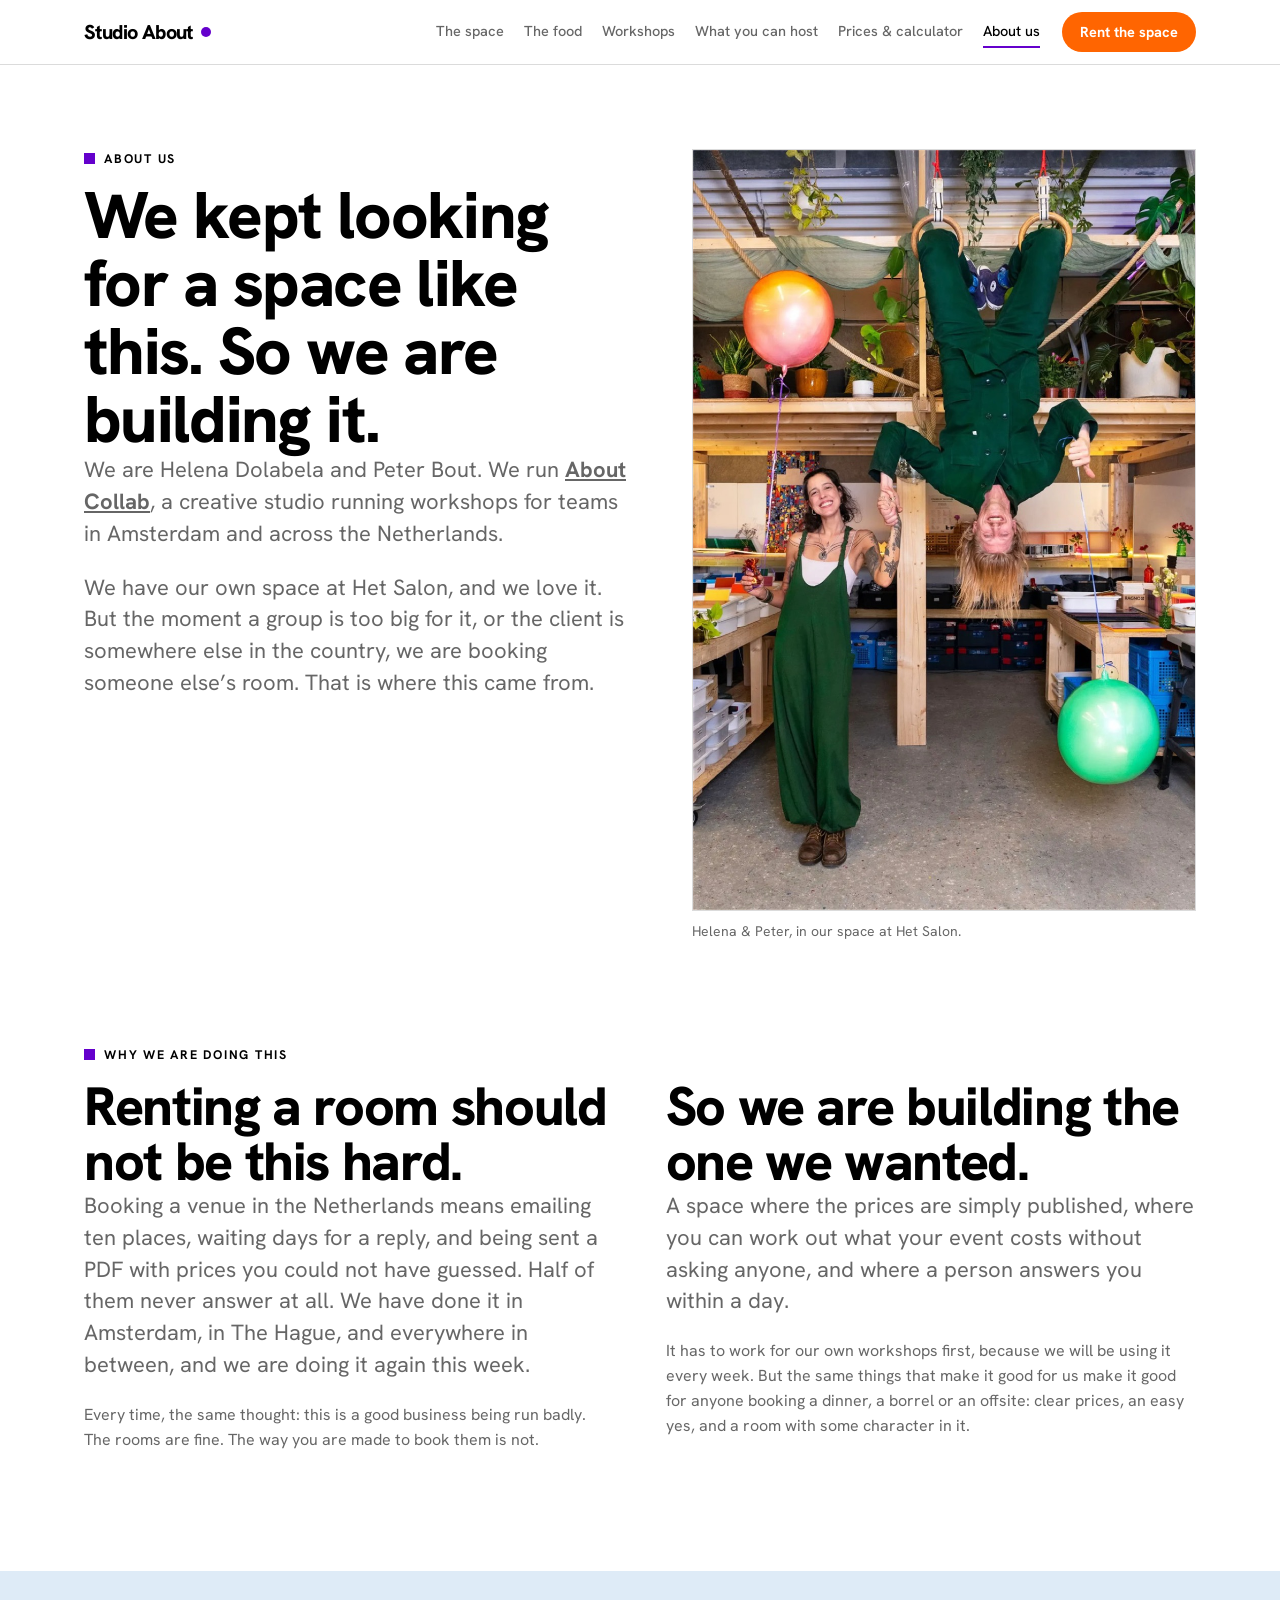
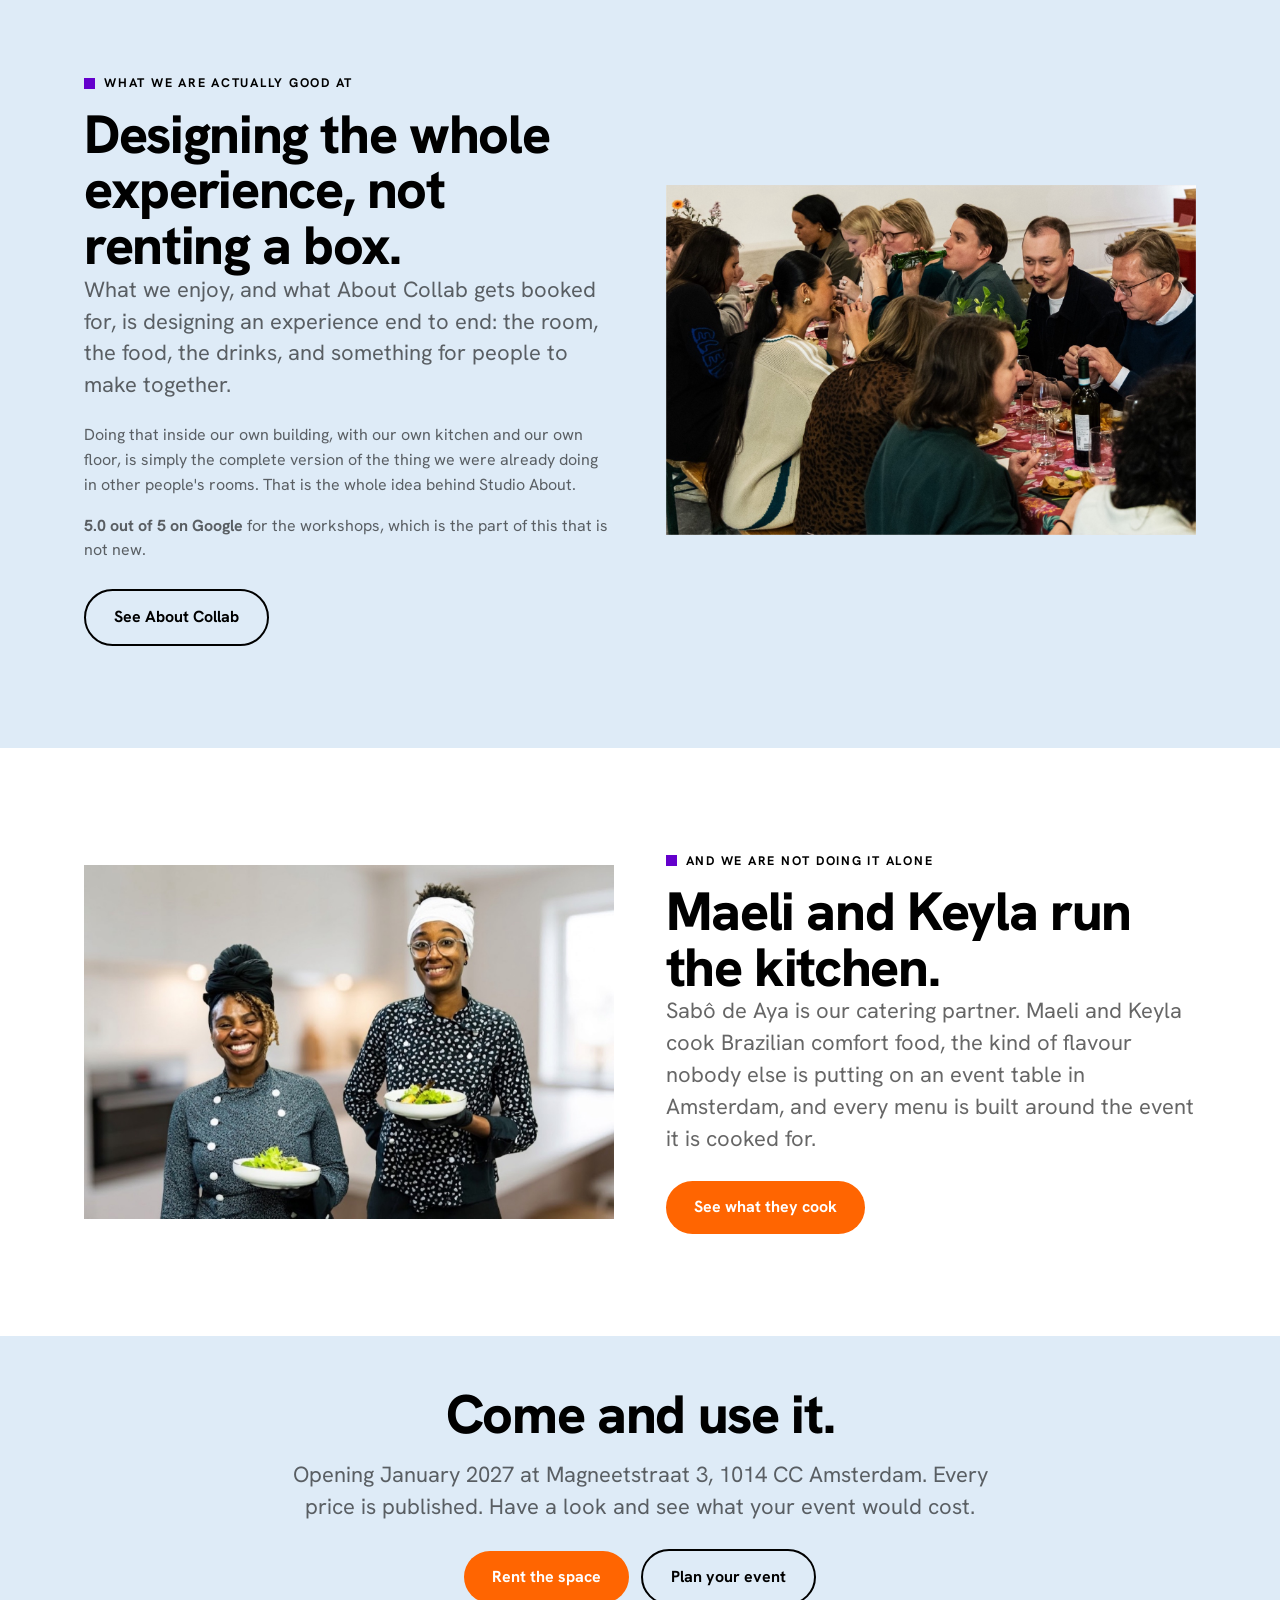
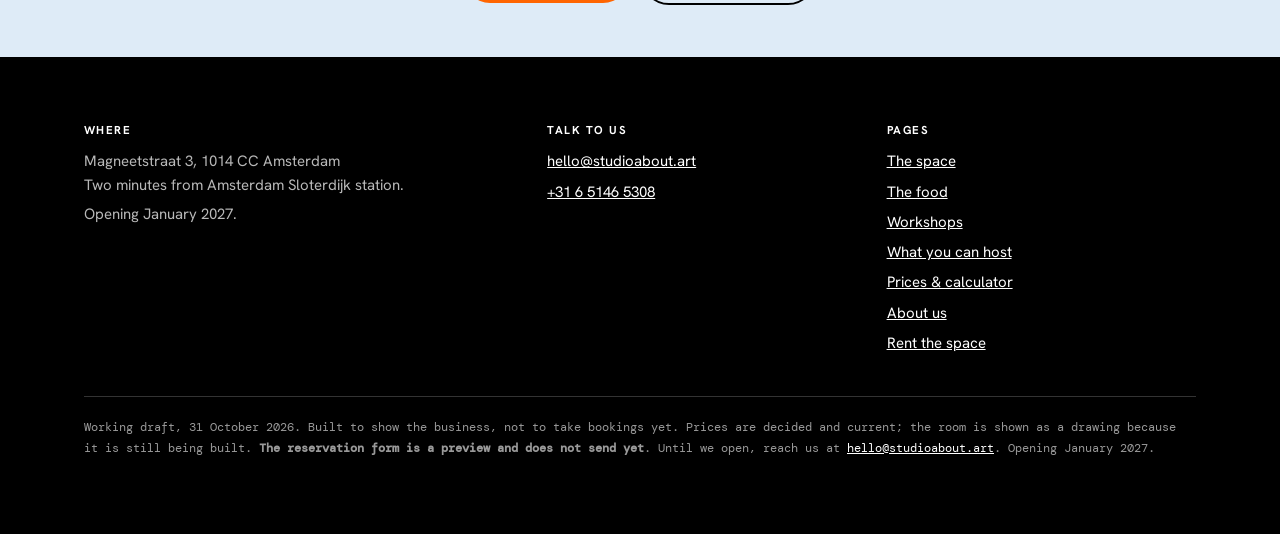
==== commit 9b14e8e1: "Event space site — 2026-10-31 11:11" ====
--- a/about.html
+++ b/about.html
@@ -130,7 +130,7 @@
       <li><a href="index.html">The space</a></li><li><a href="food.html">The food</a></li><li><a href="workshops.html">Workshops</a></li><li><a href="use-cases.html">What you can host</a></li><li><a href="prices.html">Prices &amp; calculator</a></li><li><a href="about.html">About us</a></li><li><a href="rent.html">Rent the space</a></li>
     </ul></div>
   </div>
-  <p class="draft">Working draft, 29 October 2026.
+  <p class="draft">Working draft, 31 October 2026.
      Built to show the business, not to take bookings yet. Prices are decided and current;
      the room is shown as a drawing because it is still being built. <b>The reservation form
      is a preview and does not send yet</b>. Until we open, reach us at
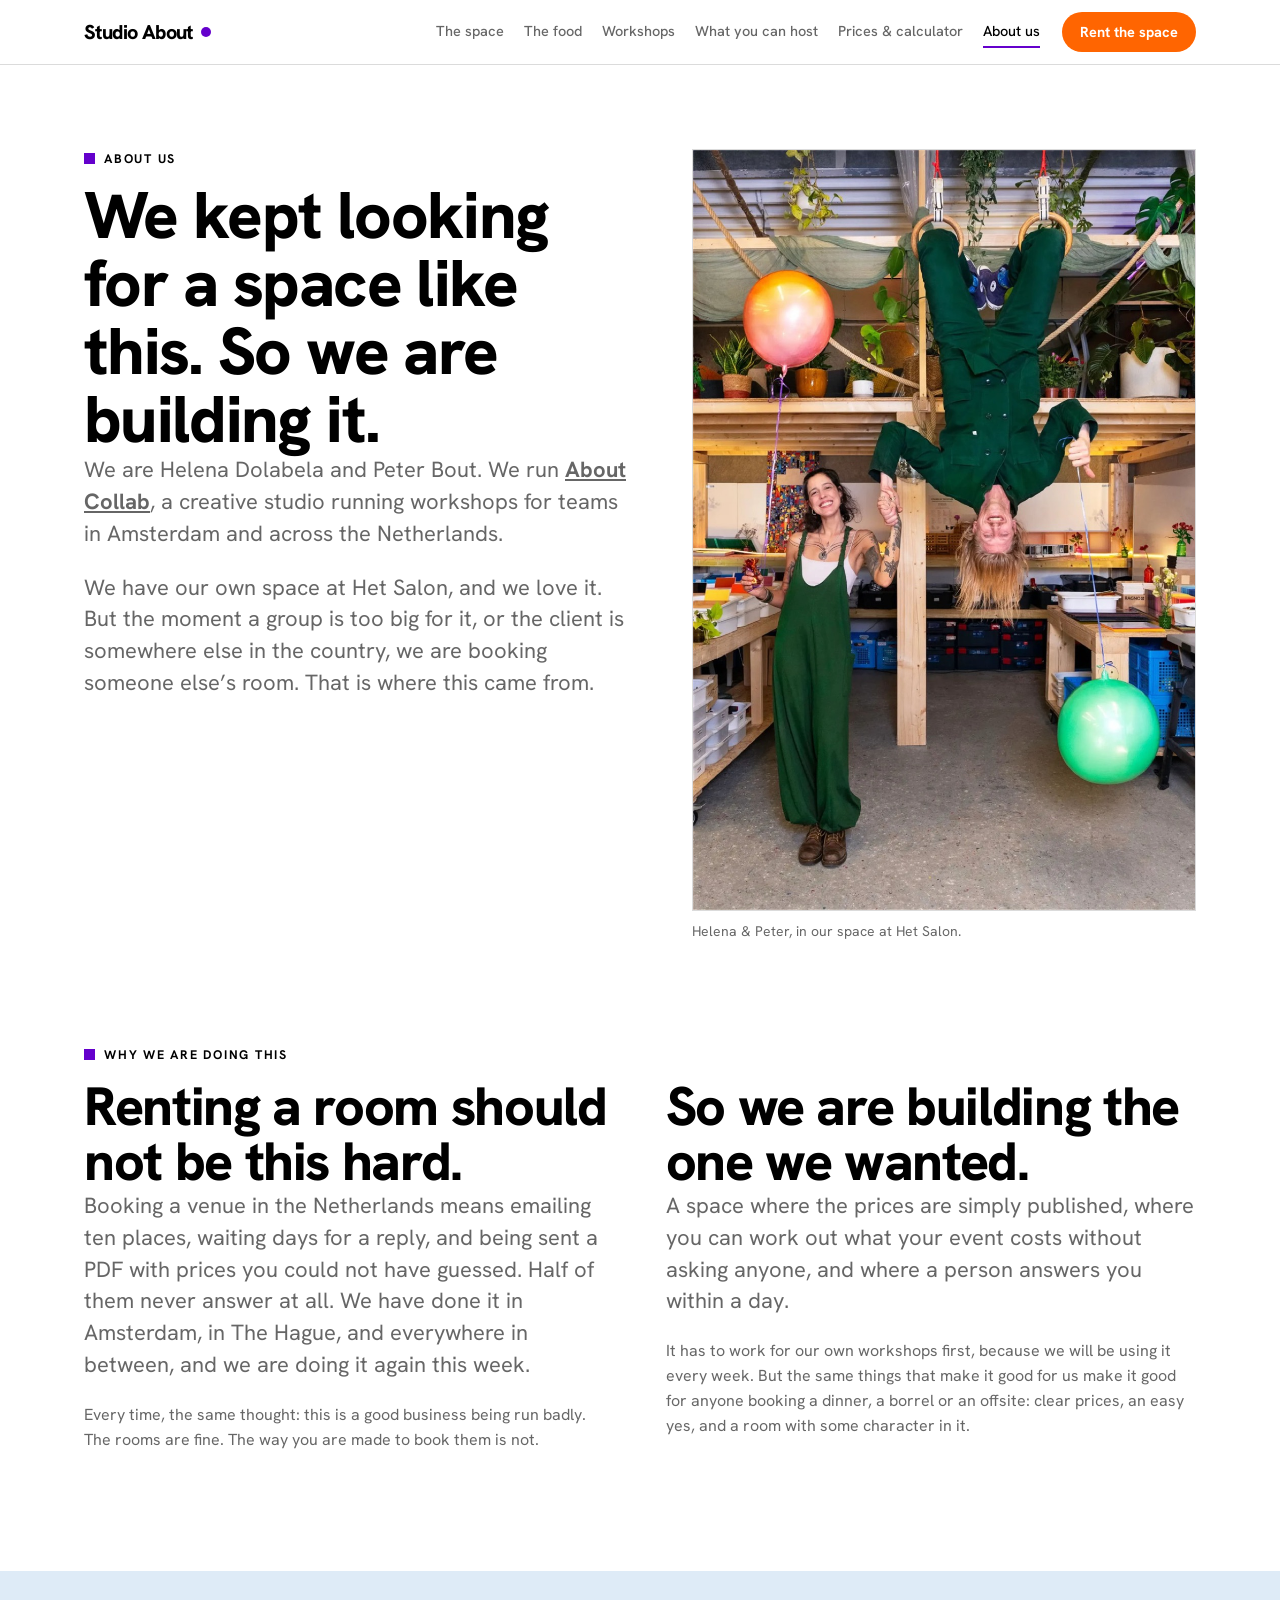
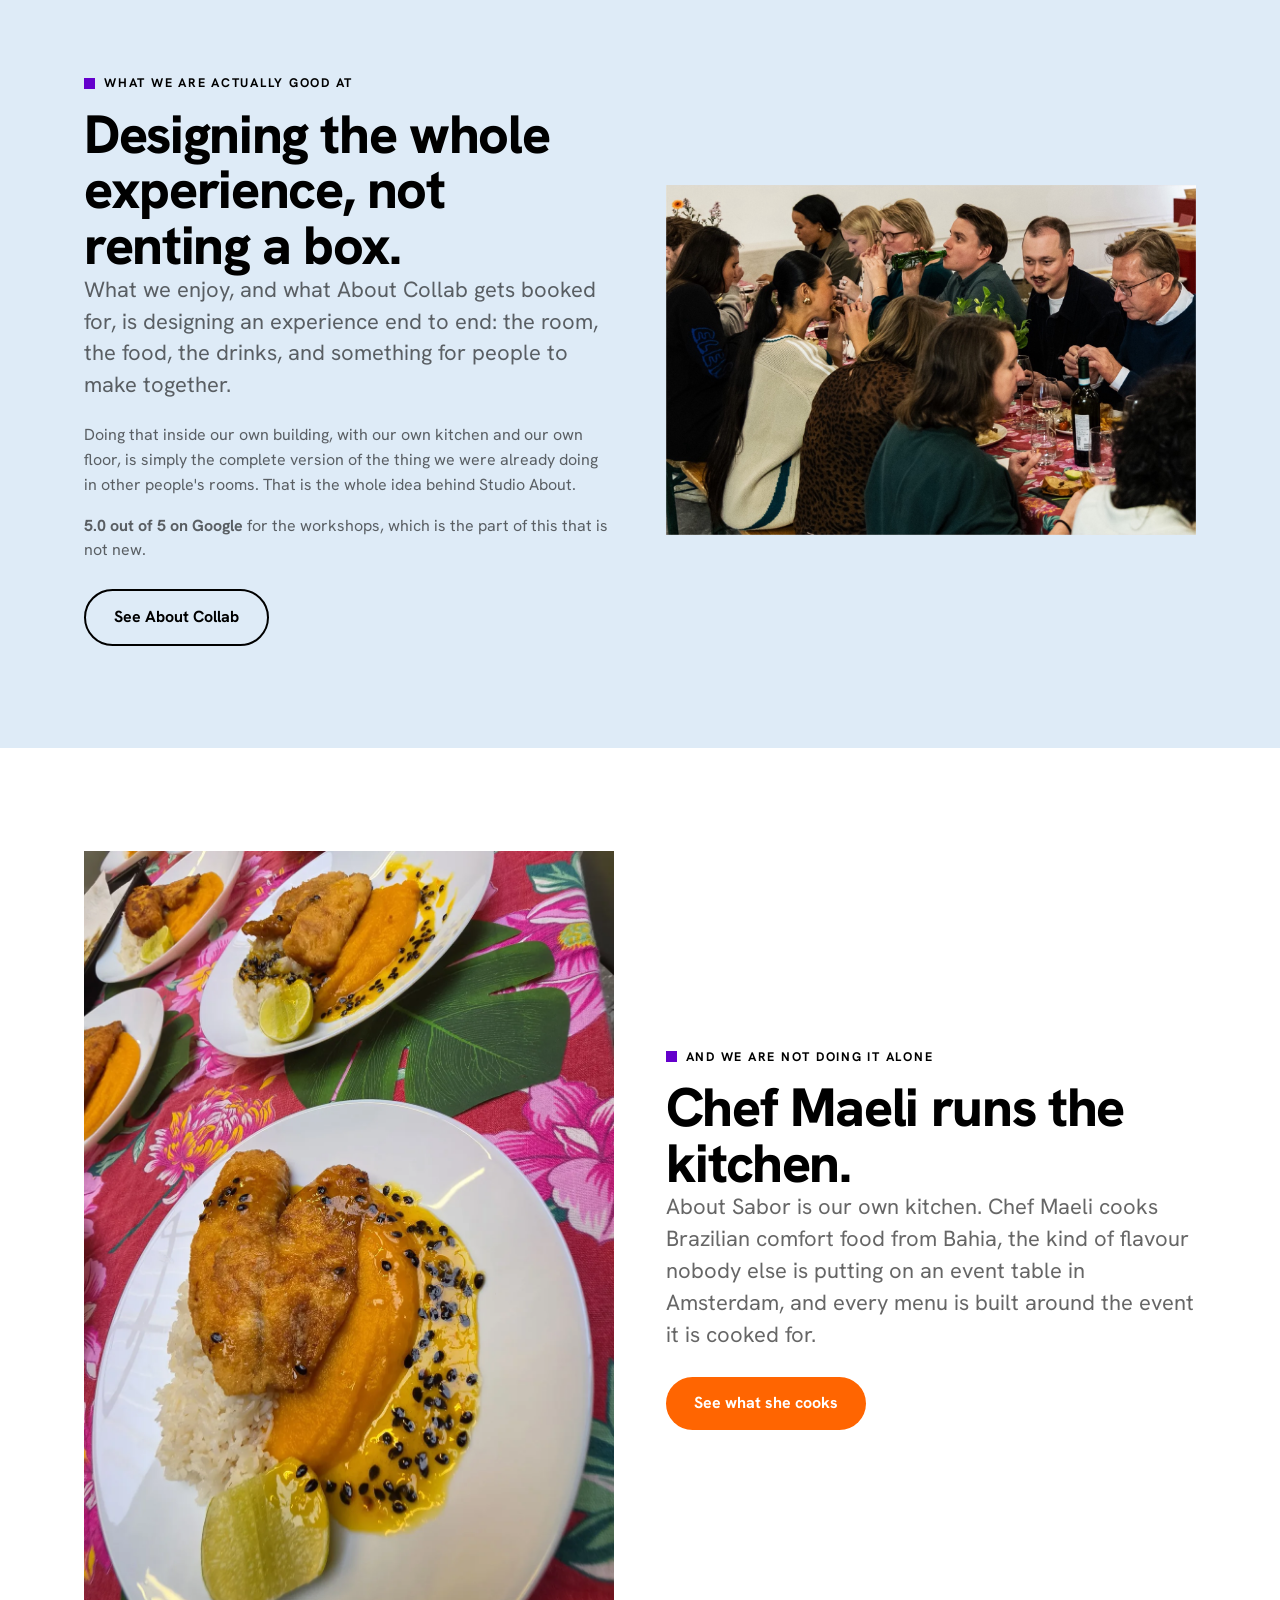
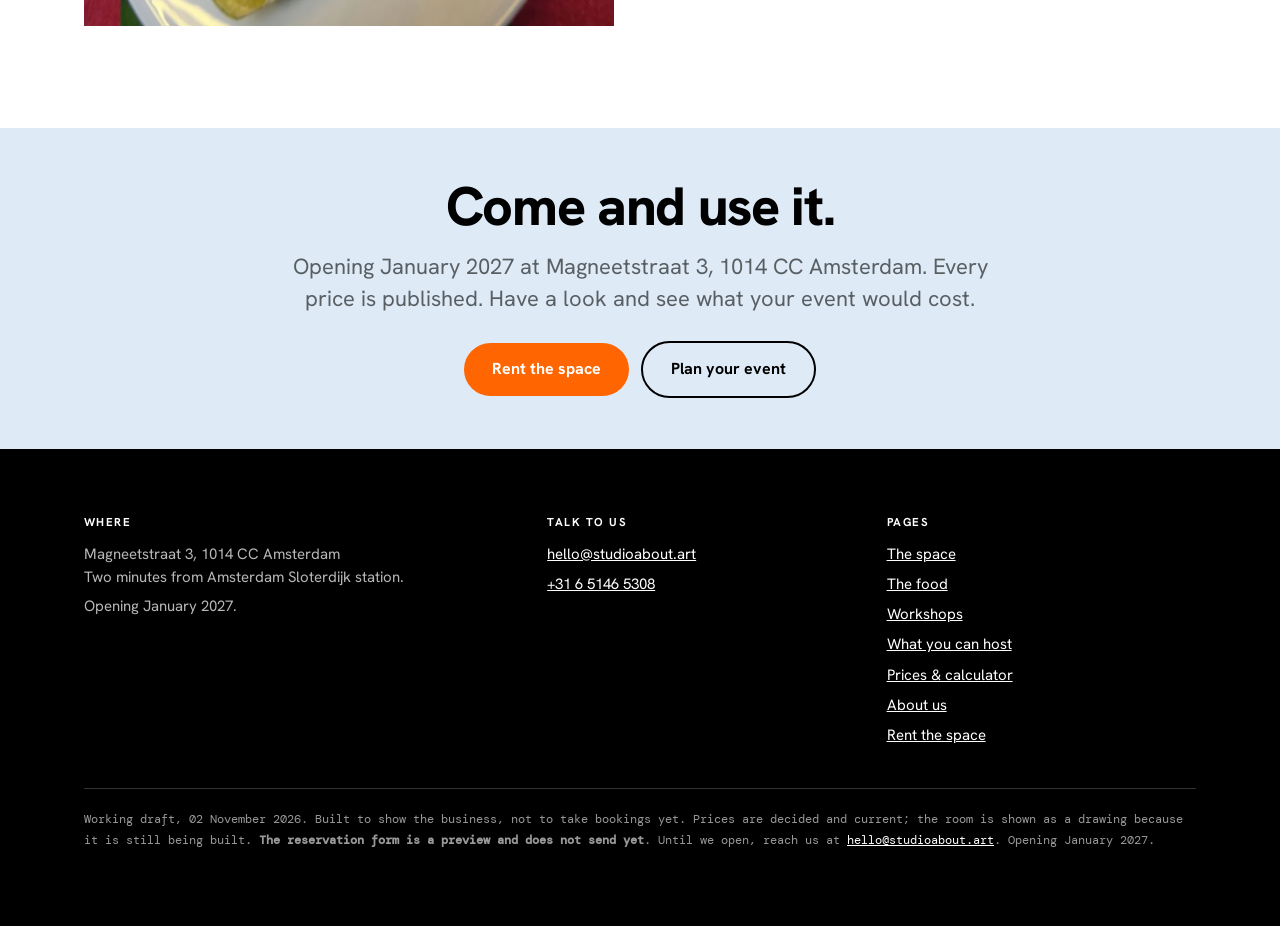
==== commit ebbff74b: "Event space site — 2026-11-02 10:41" ====
--- a/about.html
+++ b/about.html
@@ -92,14 +92,14 @@
 
 <section><div class="wrap">
   <div class="grid g2" style="align-items:center;gap:clamp(24px,4vw,56px)">
-    <div><img src="assets/food/maeli-keyla-salads.jpg" alt="Maeli and Keyla, the chefs"></div>
+    <div><img src="assets/food/about-collab-about-sabor-bord-met-vis-en-mangosaus.webp" alt="Fish with passion fruit sauce, rice and lime"></div>
     <div>
       <p class="eyebrow">And we are not doing it alone</p>
-      <h2>Maeli and Keyla run the kitchen.</h2>
-      <p class="lede">Sab&ocirc; de Aya is our catering partner. Maeli and Keyla cook Brazilian
-         comfort food, the kind of flavour nobody else is putting on an event table in
+      <h2>Chef Maeli runs the kitchen.</h2>
+      <p class="lede">About Sabor is our own kitchen. Chef Maeli cooks Brazilian comfort food
+         from Bahia, the kind of flavour nobody else is putting on an event table in
          Amsterdam, and every menu is built around the event it is cooked for.</p>
-      <div class="btn-row"><a class="btn" href="food.html">See what they cook</a></div>
+      <div class="btn-row"><a class="btn" href="food.html">See what she cooks</a></div>
     </div>
   </div>
 </div></section>
@@ -130,12 +130,12 @@
       <li><a href="index.html">The space</a></li><li><a href="food.html">The food</a></li><li><a href="workshops.html">Workshops</a></li><li><a href="use-cases.html">What you can host</a></li><li><a href="prices.html">Prices &amp; calculator</a></li><li><a href="about.html">About us</a></li><li><a href="rent.html">Rent the space</a></li>
     </ul></div>
   </div>
-  <p class="draft">Working draft, 31 October 2026.
+  <p class="draft">Working draft, 02 November 2026.
      Built to show the business, not to take bookings yet. Prices are decided and current;
      the room is shown as a drawing because it is still being built. <b>The reservation form
      is a preview and does not send yet</b>. Until we open, reach us at
      <a href="mailto:hello@studioabout.art">hello@studioabout.art</a>. Opening January 2027.</p>
 </div></footer>
-<script>window.SA_DATA={"bands": [{"key": "B1", "label": "up to 50 m²", "m2_lo": 1, "m2_hi": 50, "price": 50.0, "cleaning": 25.0, "workshop": [1, 20], "dinner": [1, 28], "standing": [1, 40], "theatre": [1, 66]}, {"key": "B2", "label": "51–100 m²", "m2_lo": 51, "m2_hi": 100, "price": 75.0, "cleaning": 50.0, "workshop": [21, 41], "dinner": [29, 57], "standing": [41, 80], "theatre": [67, 100]}, {"key": "B3", "label": "101–150 m²", "m2_lo": 101, "m2_hi": 150, "price": 95.0, "cleaning": 75.0, "workshop": [42, 62], "dinner": [58, 85], "standing": [81, 120], "theatre": null}], "food": [{"key": "lunch_simple", "label": "Simple Lunch — one main delicious dish", "group": "any", "pp": 20.0, "status": "DECIDED", "per_hour": false, "btw": 0.09}, {"key": "lunch_buffet_full", "label": "Buffet Lunch — main + dessert", "group": "12+", "pp": 24.5, "status": "DECIDED", "per_hour": false, "btw": 0.09}, {"key": "lunch_plated", "label": "Plated Lunch — main + dessert, served at table", "group": "≤16", "pp": 27.5, "status": "DECIDED", "per_hour": false, "btw": 0.09}, {"key": "dinner_2course", "label": "Plated Dinner — 2 courses, served", "group": "≤15", "pp": 30.0, "status": "DERIVED", "per_hour": false, "btw": 0.09}, {"key": "dinner_plated", "label": "Plated Dinner — 3 courses, served", "group": "≤15", "pp": 34.5, "status": "DECIDED", "per_hour": false, "btw": 0.09}, {"key": "dinner_buffet", "label": "Buffet Dinner — walk-in, chef-served, with dessert", "group": "16+", "pp": 29.5, "status": "DECIDED", "per_hour": false, "btw": 0.09}, {"key": "churrasco", "label": "Churrasco — full Brazilian BBQ experience + dessert, lunch or dinner", "group": "15+", "pp": 47.5, "status": "DECIDED", "per_hour": false, "btw": 0.09}, {"key": "bites", "label": "Brazilian Bites — custom offer per event", "group": "any", "pp": 0.0, "status": "DECIDED range", "per_hour": false, "btw": 0.09}, {"key": "borrel_soft", "label": "Borrel — drinks + bites, pp per HOUR, no alcohol", "group": "any", "pp": 7.5, "status": "DECIDED", "per_hour": true, "btw": 0.09}, {"key": "borrel_alc", "label": "Borrel — drinks + bites, pp per HOUR, with alcohol", "group": "any", "pp": 10.0, "status": "DECIDED", "per_hour": true, "btw": 0.09}, {"key": "dessert_round", "label": "Sweet finish — a delicious dessert everyone will like", "group": "any", "pp": 4.5, "status": "DECIDED", "per_hour": false, "btw": 0.09}], "drinks": [{"key": "p1", "label": "Package 1 — coffee, tea, still + sparkling water", "pph": 1.75, "status": "DECIDED", "btw": 0.09}, {"key": "p2", "label": "Package 2 — + iced tea, sodas, juices", "pph": 2.5, "status": "DECIDED", "btw": 0.09}, {"key": "p3", "label": "Package 3 — + wine & beer", "pph": 6.0, "status": "DECIDED", "btw": 0.21}, {"key": "p4", "label": "Package 4 — + premium cocktails", "pph": 9.0, "status": "DECIDED", "btw": 0.21}], "addons": [{"key": "sound", "label": "Sound set — 2 speakers + wireless mic", "price": 45.0, "btw": 0.21}, {"key": "lights", "label": "Party light package (incl. black lights)", "price": 60.0, "btw": 0.21}, {"key": "djbooth", "label": "DJ booth table", "price": 40.0, "btw": 0.21}, {"key": "flipchart", "label": "Flipchart + markers", "price": 15.0, "btw": 0.21}], "max_people": 120, "floor_m2": 150, "night_pct": 0.15, "night_from": 20, "night_until": 4, "drinks_min_hours": 2, "borg": 150.0, "kurkgeld": 150.0, "hetsalon_room_discount": 0.3, "hetsalon_food_discount": 0.0, "bites_lo": 7.0, "bites_hi": 12.0, "bites_pieces": 6, "small_group_min": 15, "small_group_surcharge": 2.0, "projector_included": true, "btw": {"food": 0.09, "alcohol": 0.21, "service": 0.21}, "overtime_same_rate": true, "_model_billable_extra": 2};</script>
+<script>window.SA_DATA={"bands": [{"key": "B1", "label": "up to 50 m²", "m2_lo": 1, "m2_hi": 50, "price": 50.0, "cleaning": 25.0, "workshop": [1, 30], "dinner": [1, 30], "standing": [1, 40], "theatre": [1, 40]}, {"key": "B2", "label": "51–100 m²", "m2_lo": 51, "m2_hi": 100, "price": 75.0, "cleaning": 50.0, "workshop": [31, 45], "dinner": [31, 60], "standing": [41, 80], "theatre": [41, 70]}, {"key": "B3", "label": "101–150 m²", "m2_lo": 101, "m2_hi": 150, "price": 95.0, "cleaning": 75.0, "workshop": [46, 60], "dinner": [61, 90], "standing": [81, 120], "theatre": [71, 100]}], "food": [{"key": "lunch_simple", "label": "Simple Lunch — one main delicious dish", "group": "any", "pp": 20.0, "status": "DECIDED", "per_hour": false, "btw": 0.09}, {"key": "lunch_buffet_full", "label": "Buffet Lunch — main + dessert", "group": "12+", "pp": 24.5, "status": "DECIDED", "per_hour": false, "btw": 0.09}, {"key": "lunch_plated", "label": "Plated Lunch — main + dessert, served at table", "group": "≤16", "pp": 27.5, "status": "DECIDED", "per_hour": false, "btw": 0.09}, {"key": "dinner_2course", "label": "Plated Dinner — 2 courses, served", "group": "≤15", "pp": 30.0, "status": "DERIVED", "per_hour": false, "btw": 0.09}, {"key": "dinner_plated", "label": "Plated Dinner — 3 courses, served", "group": "≤15", "pp": 34.5, "status": "DECIDED", "per_hour": false, "btw": 0.09}, {"key": "dinner_buffet", "label": "Buffet Dinner — walk-in, chef-served, with dessert", "group": "16+", "pp": 29.5, "status": "DECIDED", "per_hour": false, "btw": 0.09}, {"key": "bites", "label": "Brazilian Bites — custom offer per event", "group": "any", "pp": 0.0, "status": "DECIDED range", "per_hour": false, "btw": 0.09}, {"key": "borrel_soft", "label": "Borrel — drinks + bites, pp per HOUR, no alcohol", "group": "any", "pp": 7.5, "status": "DECIDED", "per_hour": true, "btw": 0.09}, {"key": "borrel_alc", "label": "Borrel — drinks + bites, pp per HOUR, with alcohol", "group": "any", "pp": 10.0, "status": "DECIDED", "per_hour": true, "btw": 0.09}, {"key": "dessert_round", "label": "Sweet finish — a delicious dessert everyone will like", "group": "any", "pp": 4.5, "status": "DECIDED", "per_hour": false, "btw": 0.09}], "drinks": [{"key": "p1", "label": "Package 1 — coffee, tea, still + sparkling water", "pph": 1.75, "status": "DECIDED", "btw": 0.09}, {"key": "p2", "label": "Package 2 — + iced tea, sodas, juices", "pph": 2.5, "status": "DECIDED", "btw": 0.09}, {"key": "p3", "label": "Package 3 — + wine & beer", "pph": 6.0, "status": "DECIDED", "btw": 0.21}, {"key": "p4", "label": "Package 4 — + premium cocktails", "pph": 9.0, "status": "DECIDED", "btw": 0.21}], "addons": [{"key": "sound", "label": "Sound set — 2 speakers + wireless mic", "price": 45.0, "btw": 0.21}, {"key": "lights", "label": "Party light package (incl. black lights)", "price": 60.0, "btw": 0.21}, {"key": "djbooth", "label": "DJ booth table", "price": 40.0, "btw": 0.21}, {"key": "flipchart", "label": "Flipchart + markers", "price": 15.0, "btw": 0.21}], "max_people": 120, "floor_m2": 150, "night_pct": 0.15, "night_from": 20, "night_until": 4, "drinks_min_hours": 2, "borg": 150.0, "kurkgeld": 150.0, "hetsalon_room_discount": 0.3, "hetsalon_food_discount": 0.0, "bites_lo": 7.0, "bites_hi": 12.0, "bites_pieces": 6, "small_group_min": 15, "small_group_surcharge": 2.0, "projector_included": true, "btw": {"food": 0.09, "alcohol": 0.21, "service": 0.21}, "overtime_same_rate": true, "_model_billable_extra": 2};</script>
 <script src="assets/calc.js"></script>
 </body></html>
